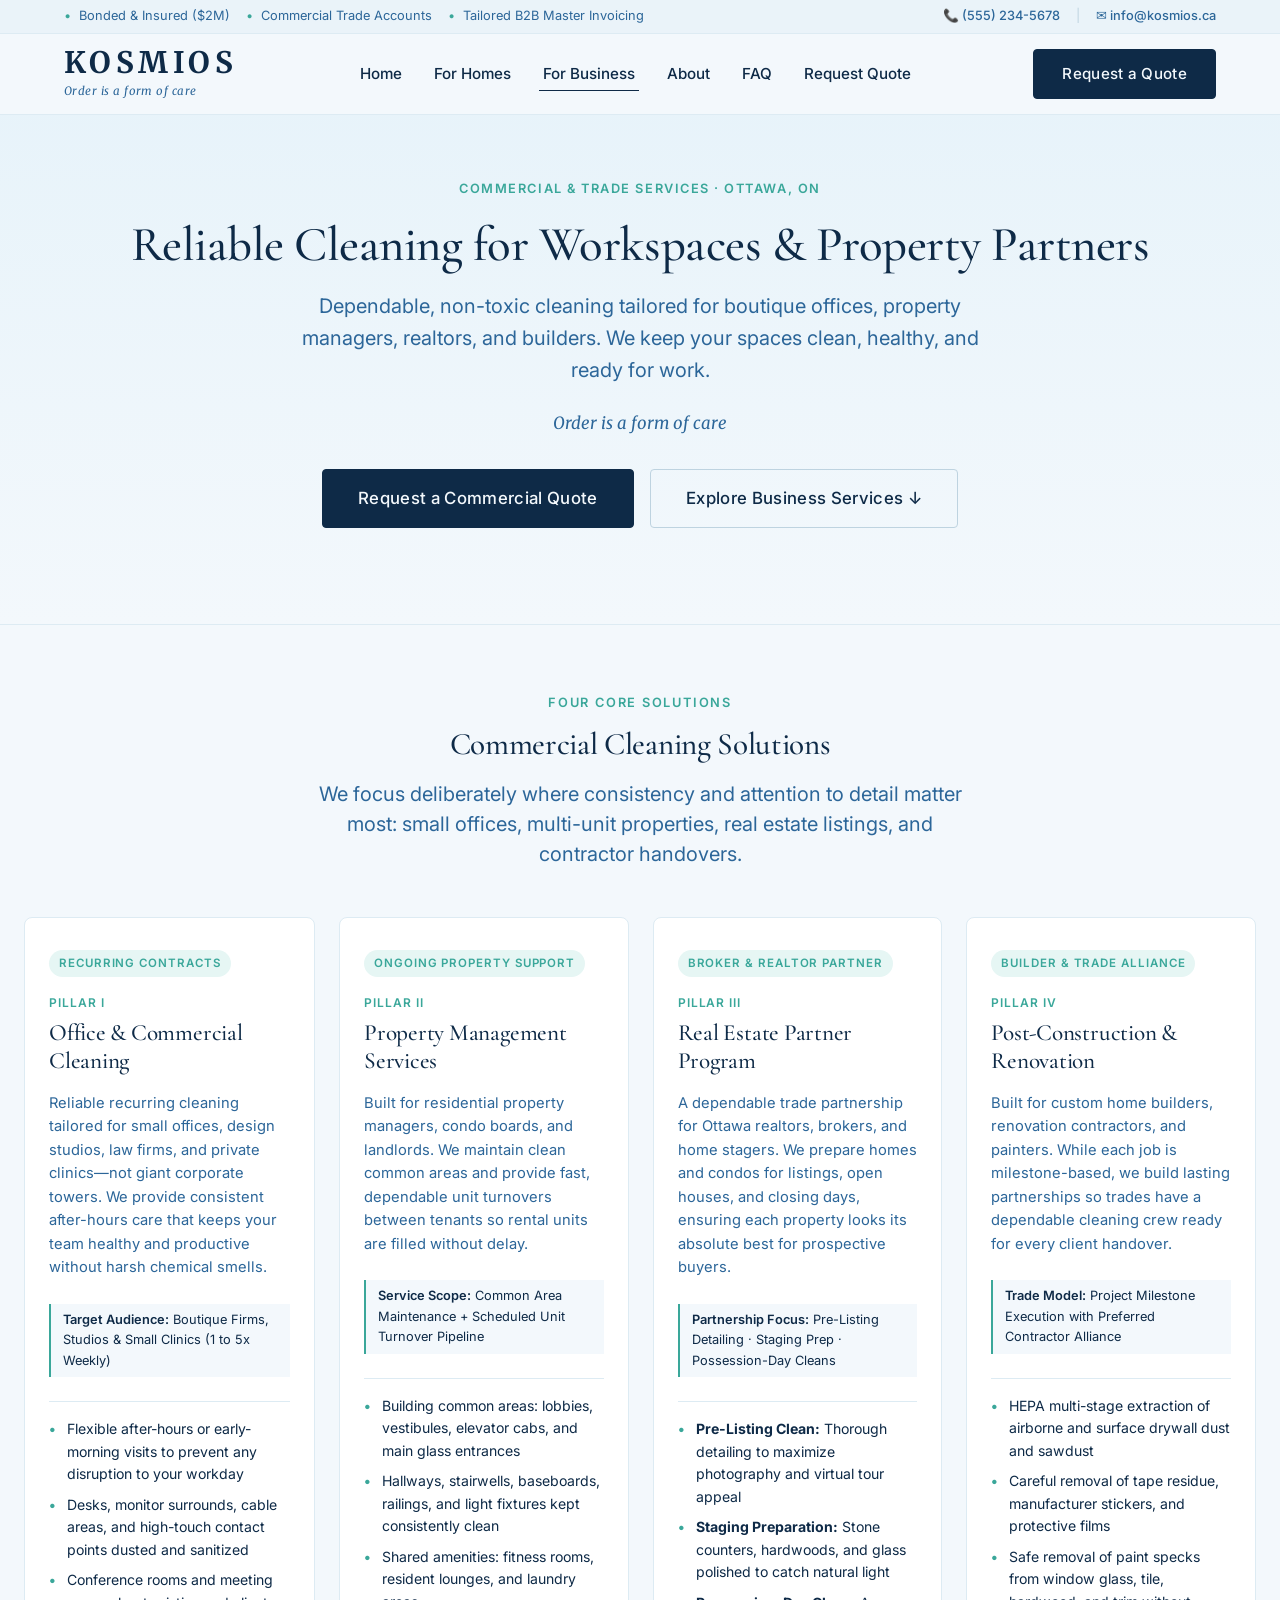
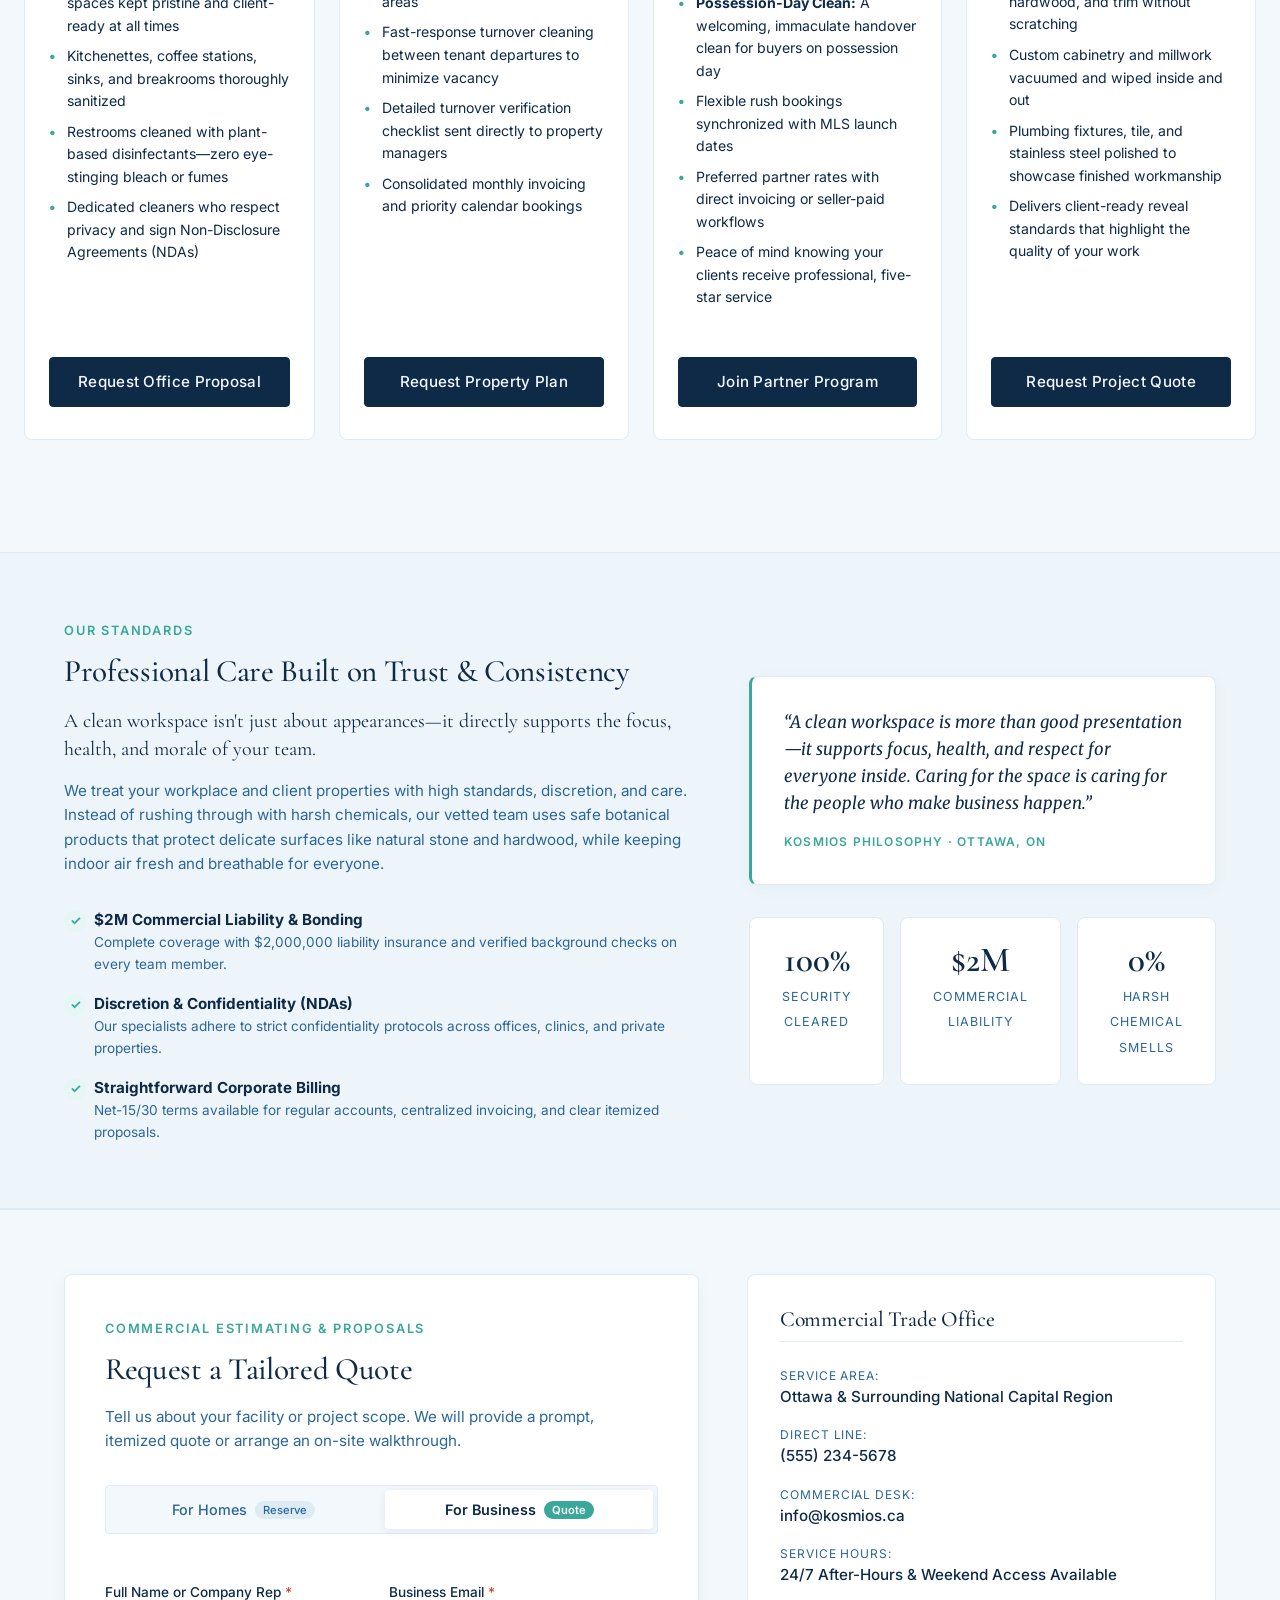
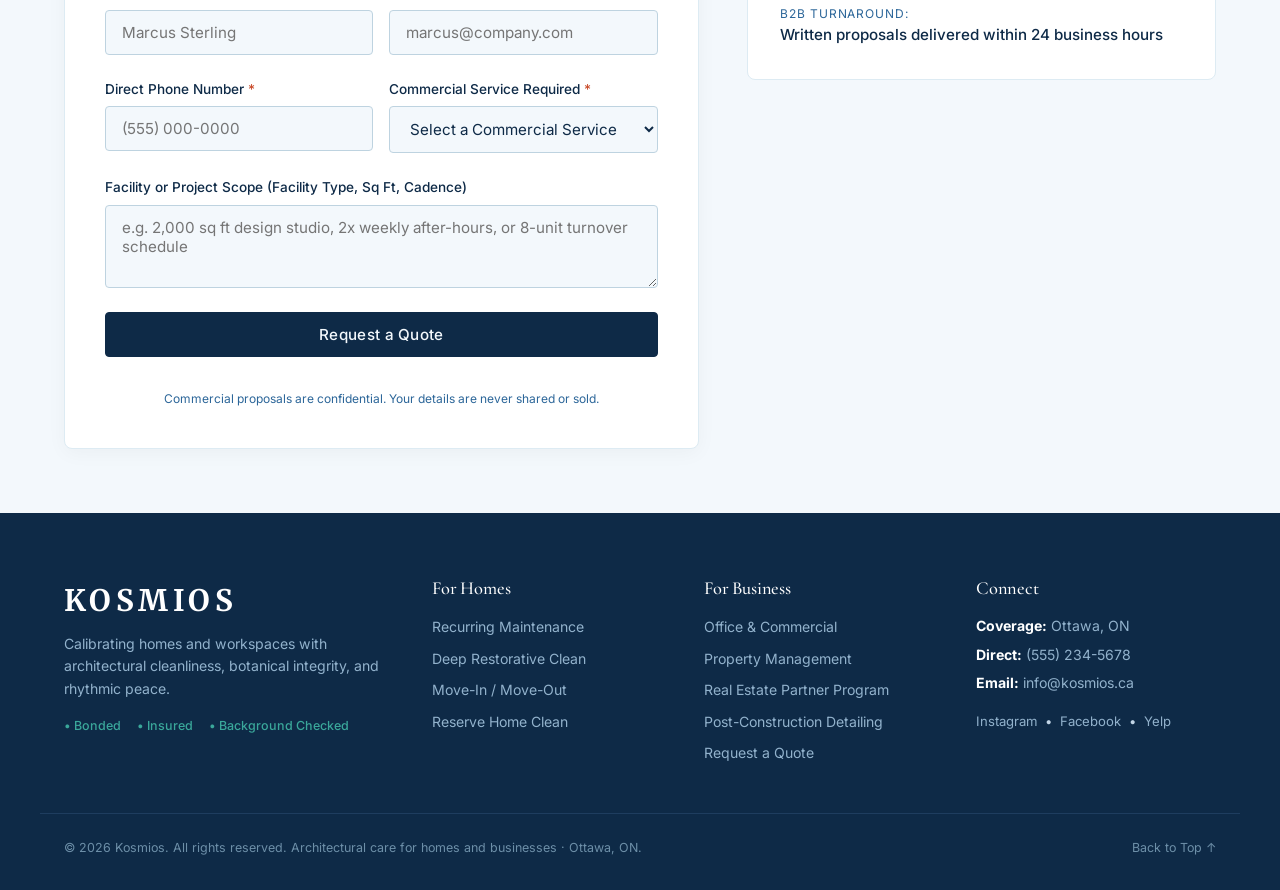
==== for-business.html @ 4599b185 "Align brand philosophy, card interactions, and layout symmetry across pages     - Brand Philosophy &" ====
<!DOCTYPE html>
<html lang="en">
<head>
  <meta charset="UTF-8">
  <meta name="viewport" content="width=device-width, initial-scale=1.0">
  <title>For Business | Kosmios Commercial Cleaning · Ottawa</title>
  <meta name="description" content="Reliable, non-toxic commercial cleaning for small offices, property managers, realtors, and builders in Ottawa. Request a clear quote.">
  <link rel="canonical" href="https://www.kosmios.ca/for-business.html">

  <!-- Open Graph / Social Meta -->
  <meta property="og:type" content="website">
  <meta property="og:url" content="https://www.kosmios.ca/for-business.html">
  <meta property="og:title" content="For Business | Kosmios Commercial Cleaning">
  <meta property="og:description" content="Reliable commercial office cleaning, property management unit turnovers, realtor partner programs, and post-renovation cleaning in Ottawa.">

  <!-- Twitter Meta -->
  <meta name="twitter:card" content="summary">
  <meta name="twitter:title" content="For Business | Kosmios Commercial Cleaning">
  <meta name="twitter:description" content="Reliable commercial office cleaning, property management unit turnovers, realtor partner programs, and post-renovation cleaning in Ottawa.">

  <!-- Preconnect to Font Hosts & font-display: swap -->
  <link rel="preconnect" href="https://fonts.googleapis.com">
  <link rel="preconnect" href="https://fonts.gstatic.com" crossorigin>
  <link href="https://fonts.googleapis.com/css2?family=Cormorant+Garamond:ital,wght@0,400;0,500;0,600;0,700;1,400;1,600&amp;family=Inter:wght@300;400;500;600;700&amp;family=Jost:wght@400;500;600&amp;family=Merriweather:ital,wght@0,400;0,700;1,400&amp;display=swap" rel="stylesheet">

  <!-- Primary Stylesheet -->
  <link rel="stylesheet" href="assets/css/style.css">

  <!-- Schema.org JSON-LD Structured Data -->
  <script type="application/ld+json">
  {
    "@context": "https://schema.org",
    "@graph": [
      {
        "@type": "Service",
        "@id": "https://www.kosmios.ca/for-business.html#service",
        "name": "Commercial Cleaning & Property Services",
        "serviceType": "Commercial Cleaning",
        "provider": {
          "@type": "LocalBusiness",
          "name": "Kosmios",
          "telephone": "+1-555-234-5678",
          "email": "info@kosmios.ca",
          "areaServed": "Ottawa, ON"
        },
        "hasOfferCatalog": {
          "@type": "OfferCatalog",
          "name": "Commercial Solutions Catalog",
          "itemListElement": [
            {
              "@type": "Offer",
              "itemOffered": {
                "@type": "Service",
                "name": "Office & Commercial Cleaning",
                "description": "Recurring maintenance contracts tailored for small offices, design studios, and clinics."
              }
            },
            {
              "@type": "Offer",
              "itemOffered": {
                "@type": "Service",
                "name": "Property Management Services",
                "description": "Building common area maintenance and continuous unit turnover detailing."
              }
            },
            {
              "@type": "Offer",
              "itemOffered": {
                "@type": "Service",
                "name": "Real Estate Partner Program",
                "description": "Pre-listing deep cleans, staging preparation, and post-sale turnover cleans."
              }
            },
            {
              "@type": "Offer",
              "itemOffered": {
                "@type": "Service",
                "name": "Post-Construction & Post-Renovation Detailing",
                "description": "Contractor trade partner turnover detailing for builders and professional painters."
              }
            }
          ]
        }
      },
      {
        "@type": "BreadcrumbList",
        "itemListElement": [
          {
            "@type": "ListItem",
            "position": 1,
            "name": "Home",
            "item": "https://www.kosmios.ca/"
          },
          {
            "@type": "ListItem",
            "position": 2,
            "name": "For Business",
            "item": "https://www.kosmios.ca/for-business.html"
          }
        ]
      }
    ]
  }
  </script>
</head>
<body id="top">
  <div id="home"></div>

  <!-- Top Announcement / Contact Bar -->
  <aside aria-label="Quick contact and trust signals" class="top-bar">
    <div class="container top-bar__inner">
      <div class="top-bar__badges">
        <span class="badge-item"><span class="bullet" aria-hidden="true">•</span> Bonded &amp; Insured ($2M)</span>
        <span class="badge-item"><span class="bullet" aria-hidden="true">•</span> Commercial Trade Accounts</span>
        <span class="badge-item"><span class="bullet" aria-hidden="true">•</span> Tailored B2B Master Invoicing</span>
      </div>
      <div class="top-bar__contact">
        <a href="tel:+15552345678" class="top-bar__link">
          <span class="icon" aria-hidden="true">📞</span> (555) 234-5678
        </a>
        <span class="divider-dot" aria-hidden="true">|</span>
        <a href="mailto:info@kosmios.ca" class="top-bar__link">
          <span class="icon" aria-hidden="true">✉</span> info@kosmios.ca
        </a>
      </div>
    </div>
  </aside>

  <!-- Persistent Header -->
  <header class="site-header" id="main-header">
    <div class="container site-header__inner">
      <a class="brand-logo" aria-label="Kosmios Homepage" href="index.html">
        <span class="brand-name">Kosmios</span>
        <span class="brand-tagline">Order is a form of care</span>
      </a>

      <!-- Primary Navigation -->
      <nav class="main-nav" id="main-navigation" aria-label="Primary Navigation">
        <ul class="nav-list">
          <li class="nav-item"><a href="index.html" class="nav-link">Home</a></li>
          <li class="nav-item"><a href="for-homes.html" class="nav-link">For Homes</a></li>
          <li class="nav-item"><a href="for-business.html" class="nav-link active">For Business</a></li>
          <li class="nav-item"><a href="index.html#about" class="nav-link">About</a></li>
          <li class="nav-item"><a href="index.html#faq" class="nav-link">FAQ</a></li>
          <li class="nav-item"><a href="#quote" class="nav-link">Request Quote</a></li>
        </ul>
      </nav>

      <!-- Header Controls: Primary CTA -->
      <div class="header-actions">
        <a href="#quote" class="btn btn--primary">Request a Quote</a>

        <!-- Mobile Menu Toggle Button -->
        <button type="button" class="mobile-toggle" id="mobile-menu-btn" aria-expanded="false" aria-controls="main-navigation" aria-label="Toggle navigation menu">
          <span class="hamburger-bar"></span>
          <span class="hamburger-bar"></span>
          <span class="hamburger-bar"></span>
        </button>
      </div>
    </div>
  </header>

  <main id="main-content">

    <!-- Page Hero -->
    <section class="page-hero" aria-labelledby="page-title">
      <div class="container">
        <div class="section-stave-label">
          <span class="stave-text">Commercial &amp; Trade Services · Ottawa, ON</span>
        </div>
        <h1 class="page-hero__title" id="page-title">Reliable Cleaning for Workspaces &amp; Property Partners</h1>
        <p class="page-hero__lead">
          Dependable, non-toxic cleaning tailored for boutique offices, property managers, realtors, and builders. We keep your spaces clean, healthy, and ready for work.
        </p>
        <div class="page-hero__motto">Order is a form of care</div>
        
        <div class="hero-cta-group" style="justify-content: center; margin-top: var(--space-4);">
          <a href="#quote" class="btn btn--primary btn--large">Request a Commercial Quote</a>
          <a href="#solutions" class="btn btn--outline btn--large">Explore Business Services ↓</a>
        </div>
      </div>
    </section>

    <!-- Services Detail Section -->
    <section class="services-section" id="solutions" aria-labelledby="solutions-title">
      <div class="container container--wide">
        <header class="section-header text-center">
          <span class="eyebrow-tag">Four Core Solutions</span>
          <h2 class="section-title" id="solutions-title">Commercial Cleaning Solutions</h2>
          <p class="section-description">
            We focus deliberately where consistency and attention to detail matter most: small offices, multi-unit properties, real estate listings, and contractor handovers.
          </p>
        </header>

        <div class="service-detail-grid service-detail-grid--business">

          <!-- 1. Office & Commercial Cleaning -->
          <article class="service-detail-card" id="office">
            <span class="service-detail-badge">Recurring Contracts</span>
            <span class="program-tag">Pillar I</span>
            <h3 class="program-title">Office &amp; Commercial Cleaning</h3>
            <p class="program-desc">
              Reliable recurring cleaning tailored for small offices, design studios, law firms, and private clinics—not giant corporate towers. We provide consistent after-hours care that keeps your team healthy and productive without harsh chemical smells.
            </p>

            <div class="service-card__frequency">
              <span class="frequency-label">Target Audience:</span>
              <span>Boutique Firms, Studios &amp; Small Clinics (1 to 5x Weekly)</span>
            </div>

            <ul class="program-features">
              <li>Flexible after-hours or early-morning visits to prevent any disruption to your workday</li>
              <li>Desks, monitor surrounds, cable areas, and high-touch contact points dusted and sanitized</li>
              <li>Conference rooms and meeting spaces kept pristine and client-ready at all times</li>
              <li>Kitchenettes, coffee stations, sinks, and breakrooms thoroughly sanitized</li>
              <li>Restrooms cleaned with plant-based disinfectants—zero eye-stinging bleach or fumes</li>
              <li>Dedicated cleaners who respect privacy and sign Non-Disclosure Agreements (NDAs)</li>
            </ul>

            <div class="program-cta">
              <a href="#quote" class="btn btn--primary btn--block" data-select-service="office" data-select-type="commercial">Request Office Proposal</a>
            </div>
          </article>

          <!-- 2. Property Management Services -->
          <article class="service-detail-card" id="property-management">
            <span class="service-detail-badge">Ongoing Property Support</span>
            <span class="program-tag">Pillar II</span>
            <h3 class="program-title">Property Management Services</h3>
            <p class="program-desc">
              Built for residential property managers, condo boards, and landlords. We maintain clean common areas and provide fast, dependable unit turnovers between tenants so rental units are filled without delay.
            </p>

            <div class="service-card__frequency">
              <span class="frequency-label">Service Scope:</span>
              <span>Common Area Maintenance + Scheduled Unit Turnover Pipeline</span>
            </div>

            <ul class="program-features">
              <li>Building common areas: lobbies, vestibules, elevator cabs, and main glass entrances</li>
              <li>Hallways, stairwells, baseboards, railings, and light fixtures kept consistently clean</li>
              <li>Shared amenities: fitness rooms, resident lounges, and laundry areas</li>
              <li>Fast-response turnover cleaning between tenant departures to minimize vacancy</li>
              <li>Detailed turnover verification checklist sent directly to property managers</li>
              <li>Consolidated monthly invoicing and priority calendar bookings</li>
            </ul>

            <div class="program-cta">
              <a href="#quote" class="btn btn--primary btn--block" data-select-service="property" data-select-type="commercial">Request Property Plan</a>
            </div>
          </article>

          <!-- 3. Real Estate Partner Program -->
          <article class="service-detail-card" id="realtor-partner">
            <span class="service-detail-badge">Broker &amp; Realtor Partner</span>
            <span class="program-tag">Pillar III</span>
            <h3 class="program-title">Real Estate Partner Program</h3>
            <p class="program-desc">
              A dependable trade partnership for Ottawa realtors, brokers, and home stagers. We prepare homes and condos for listings, open houses, and closing days, ensuring each property looks its absolute best for prospective buyers.
            </p>

            <div class="service-card__frequency">
              <span class="frequency-label">Partnership Focus:</span>
              <span>Pre-Listing Detailing · Staging Prep · Possession-Day Cleans</span>
            </div>

            <ul class="program-features">
              <li><strong>Pre-Listing Clean:</strong> Thorough detailing to maximize photography and virtual tour appeal</li>
              <li><strong>Staging Preparation:</strong> Stone counters, hardwoods, and glass polished to catch natural light</li>
              <li><strong>Possession-Day Clean:</strong> A welcoming, immaculate handover clean for buyers on possession day</li>
              <li>Flexible rush bookings synchronized with MLS launch dates</li>
              <li>Preferred partner rates with direct invoicing or seller-paid workflows</li>
              <li>Peace of mind knowing your clients receive professional, five-star service</li>
            </ul>

            <div class="program-cta">
              <a href="#quote" class="btn btn--primary btn--block" data-select-service="realestate" data-select-type="commercial">Join Partner Program</a>
            </div>
          </article>

          <!-- 4. Post-Construction / Post-Renovation Detailing -->
          <article class="service-detail-card" id="post-construction">
            <span class="service-detail-badge">Builder &amp; Trade Alliance</span>
            <span class="program-tag">Pillar IV</span>
            <h3 class="program-title">Post-Construction &amp; Renovation</h3>
            <p class="program-desc">
              Built for custom home builders, renovation contractors, and painters. While each job is milestone-based, we build lasting partnerships so trades have a dependable cleaning crew ready for every client handover.
            </p>

            <div class="service-card__frequency">
              <span class="frequency-label">Trade Model:</span>
              <span>Project Milestone Execution with Preferred Contractor Alliance</span>
            </div>

            <ul class="program-features">
              <li>HEPA multi-stage extraction of airborne and surface drywall dust and sawdust</li>
              <li>Careful removal of tape residue, manufacturer stickers, and protective films</li>
              <li>Safe removal of paint specks from window glass, tile, hardwood, and trim without scratching</li>
              <li>Custom cabinetry and millwork vacuumed and wiped inside and out</li>
              <li>Plumbing fixtures, tile, and stainless steel polished to showcase finished workmanship</li>
              <li>Delivers client-ready reveal standards that highlight the quality of your work</li>
            </ul>

            <div class="program-cta">
              <a href="#quote" class="btn btn--primary btn--block" data-select-service="postconstruction" data-select-type="commercial">Request Project Quote</a>
            </div>
          </article>

        </div>
      </div>
    </section>

    <!-- Commercial Standards Section -->
    <section class="about-section" aria-labelledby="business-standards-title">
      <div class="container about-grid">
        <div class="about-content">
          <span class="eyebrow-tag">Our Standards</span>
          <h2 class="section-title" id="business-standards-title">Professional Care Built on Trust &amp; Consistency</h2>
          <p class="about-lead">
            A clean workspace isn't just about appearances—it directly supports the focus, health, and morale of your team.
          </p>
          <p class="about-body">
            We treat your workplace and client properties with high standards, discretion, and care. Instead of rushing through with harsh chemicals, our vetted team uses safe botanical products that protect delicate surfaces like natural stone and hardwood, while keeping indoor air fresh and breathable for everyone.
          </p>
          
          <div class="values-list">
            <div class="value-item">
              <span class="value-check" aria-hidden="true">✓</span>
              <div>
                <strong>$2M Commercial Liability &amp; Bonding</strong>
                <p>Complete coverage with $2,000,000 liability insurance and verified background checks on every team member.</p>
              </div>
            </div>
            <div class="value-item">
              <span class="value-check" aria-hidden="true">✓</span>
              <div>
                <strong>Discretion &amp; Confidentiality (NDAs)</strong>
                <p>Our specialists adhere to strict confidentiality protocols across offices, clinics, and private properties.</p>
              </div>
            </div>
            <div class="value-item">
              <span class="value-check" aria-hidden="true">✓</span>
              <div>
                <strong>Straightforward Corporate Billing</strong>
                <p>Net-15/30 terms available for regular accounts, centralized invoicing, and clear itemized proposals.</p>
              </div>
            </div>
          </div>
        </div>

        <div class="about-media">
          <div class="manifesto-card">
            <blockquote class="manifesto-card__quote">
              “A clean workspace is more than good presentation—it supports focus, health, and respect for everyone inside. Caring for the space is caring for the people who make business happen.”
            </blockquote>
            <span class="manifesto-card__attribution">Kosmios Philosophy · Ottawa, ON</span>
          </div>

          <div class="about-stats-row">
            <div class="about-card-stat">
              <span class="stat-number">100%</span>
              <span class="stat-label">Security Cleared</span>
            </div>
            <div class="about-card-stat">
              <span class="stat-number">$2M</span>
              <span class="stat-label">Commercial Liability</span>
            </div>
            <div class="about-card-stat">
              <span class="stat-number">0%</span>
              <span class="stat-label">Harsh Chemical Smells</span>
            </div>
          </div>
        </div>
      </div>
    </section>

    <!-- Commercial Quote Form Section -->
    <section class="contact-section" id="quote" aria-labelledby="quote-title">
      <div class="container contact-grid">
        <!-- Contact Form Pane -->
        <div class="contact-form-pane">
          <span class="eyebrow-tag">Commercial Estimating &amp; Proposals</span>
          <h2 class="section-title" id="quote-title">Request a Tailored Quote</h2>
          <p class="contact-description">
            Tell us about your facility or project scope. We will provide a prompt, itemized quote or arrange an on-site walkthrough.
          </p>

          <form class="booking-form" id="booking-form" action="#" method="POST" novalidate="">
            <div class="care-type-toggle" role="group" aria-label="Select Care Category">
              <button type="button" class="care-type-btn" data-type="residential" aria-pressed="false">
                <span>For Homes</span>
                <span class="toggle-badge">Reserve</span>
              </button>
              <button type="button" class="care-type-btn active" data-type="commercial" aria-pressed="true">
                <span>For Business</span>
                <span class="toggle-badge">Quote</span>
              </button>
            </div>

            <div class="form-row">
              <div class="form-group">
                <label for="full-name">Full Name or Company Rep <span class="required" aria-hidden="true">*</span></label>
                <input type="text" id="full-name" name="name" required="" placeholder="Marcus Sterling" class="form-input">
              </div>
              <div class="form-group">
                <label for="email-address">Business Email <span class="required" aria-hidden="true">*</span></label>
                <input type="email" id="email-address" name="email" required="" placeholder="marcus@company.com" class="form-input">
              </div>
            </div>

            <div class="form-row">
              <div class="form-group">
                <label for="phone-number">Direct Phone Number <span class="required" aria-hidden="true">*</span></label>
                <input type="tel" id="phone-number" name="phone" required="" placeholder="(555) 000-0000" class="form-input">
              </div>
              <div class="form-group">
                <label for="service-choice">Commercial Service Required <span class="required" aria-hidden="true">*</span></label>
                <select id="service-choice" name="service" required="" class="form-select">
                  <option value="" disabled="disabled">Select a Commercial Service</option>
                  <option value="office" selected="selected">Office &amp; Commercial Cleaning (Recurring Small Office)</option>
                  <option value="property">Property Management &amp; Unit Turnovers</option>
                  <option value="realestate">Real Estate Partner Program (Pre-Listing &amp; Staging)</option>
                  <option value="postconstruction">Post-Construction &amp; Post-Renovation Detailing</option>
                </select>
              </div>
            </div>

            <div class="form-group">
              <label for="home-details" id="details-label">Facility or Project Scope (Facility Type, Sq Ft, Cadence)</label>
              <textarea id="home-details" name="details" rows="3" placeholder="e.g. 2,000 sq ft design studio, 2x weekly after-hours, or 8-unit turnover schedule" class="form-textarea"></textarea>
            </div>

            <div class="form-actions">
              <button type="submit" class="btn btn--primary btn--block">Request a Quote</button>
            </div>
            <p class="form-privacy-note">
              Commercial proposals are confidential. Your details are never shared or sold.
            </p>
          </form>
        </div>

        <!-- Contact Info Pane -->
        <div class="contact-info-pane">
          <div class="contact-card">
            <h3 class="contact-card__title">Commercial Trade Office</h3>
            <ul class="contact-details-list">
              <li>
                <span class="detail-label">Service Area:</span>
                <span class="detail-value">Ottawa &amp; Surrounding National Capital Region</span>
              </li>
              <li>
                <span class="detail-label">Direct Line:</span>
                <span class="detail-value"><a href="tel:+15552345678">(555) 234-5678</a></span>
              </li>
              <li>
                <span class="detail-label">Commercial Desk:</span>
                <span class="detail-value"><a href="mailto:info@kosmios.ca">info@kosmios.ca</a></span>
              </li>
              <li>
                <span class="detail-label">Service Hours:</span>
                <span class="detail-value">24/7 After-Hours &amp; Weekend Access Available</span>
              </li>
              <li>
                <span class="detail-label">B2B Turnaround:</span>
                <span class="detail-value">Written proposals delivered within 24 business hours</span>
              </li>
            </ul>
          </div>
        </div>
      </div>
    </section>

  </main>

  <!-- Persistent Footer -->
  <footer class="site-footer">
    <div class="container footer-grid">
      <!-- Col 1: Brand & Values -->
      <div class="footer-col footer-col--brand">
        <span class="footer-brand-name">Kosmios</span>
        <p class="footer-description">
          Calibrating homes and workspaces with architectural cleanliness, botanical integrity, and rhythmic peace.
        </p>
        <div class="footer-trust-marks">
          <span>• Bonded</span>
          <span>• Insured</span>
          <span>• Background Checked</span>
        </div>
      </div>

      <!-- Col 2: For Homes -->
      <div class="footer-col">
        <h4 class="footer-heading">For Homes</h4>
        <ul class="footer-links">
          <li><a href="for-homes.html#recurring">Recurring Maintenance</a></li>
          <li><a href="for-homes.html#deep-clean">Deep Restorative Clean</a></li>
          <li><a href="for-homes.html#move-in-out">Move-In / Move-Out</a></li>
          <li><a href="for-homes.html#booking">Reserve Home Clean</a></li>
        </ul>
      </div>

      <!-- Col 3: For Business -->
      <div class="footer-col">
        <h4 class="footer-heading">For Business</h4>
        <ul class="footer-links">
          <li><a href="for-business.html#office">Office &amp; Commercial</a></li>
          <li><a href="for-business.html#property-management">Property Management</a></li>
          <li><a href="for-business.html#realtor-partner">Real Estate Partner Program</a></li>
          <li><a href="for-business.html#post-construction">Post-Construction Detailing</a></li>
          <li><a href="for-business.html#quote">Request a Quote</a></li>
        </ul>
      </div>

      <!-- Col 4: Local & Connect -->
      <div class="footer-col">
        <h4 class="footer-heading">Connect</h4>
        <p class="footer-contact-item"><strong>Coverage:</strong> Ottawa, ON</p>
        <p class="footer-contact-item"><strong>Direct:</strong> (555) 234-5678</p>
        <p class="footer-contact-item"><strong>Email:</strong> info@kosmios.ca</p>
        <div class="social-links" aria-label="Social media profiles">
          <a href="https://www.instagram.com/kosmios" target="_blank" rel="noopener noreferrer" aria-label="Instagram">Instagram</a>
          <span aria-hidden="true">•</span>
          <a href="https://www.facebook.com/kosmios" target="_blank" rel="noopener noreferrer" aria-label="Facebook">Facebook</a>
          <span aria-hidden="true">•</span>
          <a href="https://www.yelp.com/" target="_blank" rel="noopener noreferrer" aria-label="Yelp">Yelp</a>
        </div>
      </div>
    </div>

    <!-- Sub-footer Stave -->
    <div class="container footer-sub">
      <div class="footer-sub__copyright">
        © 2026 Kosmios. All rights reserved. Architectural care for homes and businesses · Ottawa, ON.
      </div>
      <div class="footer-sub__meta">
        <a href="#home">Back to Top ↑</a>
      </div>
    </div>
  </footer>

  <!-- Scripts -->
  <script src="assets/js/main.js" defer="defer"></script>

</body>
</html>
---- assets/css/style.css ----
/* ==========================================================================
   Kosmios - Design System & Stylesheet
   Governed by Harmonic Modular Scale (1.250 Major Third) & 8px Baseline Grid
   ========================================================================== */

/* --------------------------------------------------------------------------
   1. Root Variables & Tokens
   -------------------------------------------------------------------------- */
:root {
  /* Chromatic Palette - Official Kosmios Identity */
  --color-canvas: #F3F8FC;         /* Paper Canvas (official background) */
  --color-canvas-pure: #FFFFFF;    /* Pure White for card surface elevation */
  --color-sky: #3B8FCB;            /* Sky Blue (interactive accent) */
  --color-sky-light: #D6ECF7;      /* Ice (aurora band 3 / delicate tint) */
  --color-onyx: #0E2A47;           /* Midnight Navy (primary high-contrast brand color) */
  --color-onyx-muted: #2C6699;     /* Twilight (secondary text & taglines) */
  --color-sage: #3AA79A;           /* Aurora Teal (signature organic accent) */
  --color-sage-light: #E6F6F4;     /* Light Aurora Teal tint for badges */
  --color-chalk: #DDEBF3;          /* Ice Chalk (hairline staves & subtle dividers) */
  --color-chalk-dark: #BED3E0;     /* Deep Ice Chalk */

  /* Corporate Brand Color Tokens */
  --color-midnight: #0E2A47;       /* Midnight Navy */
  --color-northern: #173B63;       /* Northern Night */
  --color-twilight: #2C6699;       /* Twilight */
  --color-aurora-teal: #3AA79A;    /* Aurora Teal */
  --color-aurora-mint: #7ED6C4;    /* Aurora Mint */
  --color-light-sky: #8CC8EE;      /* Light Sky */
  --color-ice: #D6ECF7;            /* Ice */

  /* Typographic Architecture */
  --font-display: 'Cormorant Garamond', 'Merriweather', Georgia, serif;
  --font-body: 'Inter', -apple-system, BlinkMacSystemFont, 'Segoe UI', Roboto, sans-serif;
  --font-brand: 'Merriweather', Georgia, serif;

  /* Harmonic Modular Scale (Major Third - 1.250 / 5:4 ratio) */
  --fs-display: 3.05rem;           /* 48.82px */
  --fs-h1: 2.44rem;                /* 39.06px */
  --fs-h2: 1.95rem;                /* 31.25px */
  --fs-h3: 1.56rem;                /* 25.00px */
  --fs-lead: 1.25rem;              /* 20.00px */
  --fs-body: 1.00rem;              /* 16.00px */
  --fs-small: 0.80rem;             /* 12.80px */

  /* 8px Baseline Grid Spacing System */
  --space-1: 0.5rem;               /* 8px */
  --space-2: 1.0rem;               /* 16px */
  --space-3: 1.5rem;               /* 24px */
  --space-4: 2.0rem;               /* 32px */
  --space-5: 2.5rem;               /* 40px */
  --space-6: 3.0rem;               /* 48px */
  --space-7: 3.5rem;               /* 56px */
  --space-8: 4.0rem;               /* 64px */
  --space-10: 5.0rem;              /* 80px */
  --space-12: 6.0rem;              /* 96px */

  /* Header & Navigation Geometry */
  --header-height: 80px;

  /* Structural Geometry */
  --radius-sm: 4px;
  --radius-md: 8px;
  --radius-lg: 16px;
  --transition-smooth: all 0.25s cubic-bezier(0.16, 1, 0.3, 1);
  --shadow-subtle: 0 4px 20px rgba(26, 32, 36, 0.04);
  --shadow-hover: 0 10px 30px rgba(26, 32, 36, 0.08);
}

/* --------------------------------------------------------------------------
   2. Reset & Global Foundations
   -------------------------------------------------------------------------- */
*, *::before, *::after {
  box-sizing: border-box;
  margin: 0;
  padding: 0;
}

html {
  font-size: 100%;
  scroll-behavior: smooth;
  scroll-padding-top: var(--header-height, 80px);
  -webkit-text-size-adjust: 100%;
}

body {
  background-color: var(--color-canvas);
  color: var(--color-onyx);
  font-family: var(--font-body);
  font-size: var(--fs-body);
  line-height: 1.6;
  text-rendering: optimizeLegibility;
  -webkit-font-smoothing: antialiased;
  -moz-osx-font-smoothing: grayscale;
}

/* Container */
.container {
  width: 100%;
  max-width: 1200px;
  margin-left: auto;
  margin-right: auto;
  padding-left: var(--space-3);
  padding-right: var(--space-3);
}

/* Headings */
h1, h2, h3, h4, h5, h6 {
  font-family: var(--font-display);
  font-weight: 500;
  line-height: 1.2;
  color: var(--color-onyx);
  letter-spacing: -0.01em;
}

h1 { font-size: var(--fs-h1); }
h2 { font-size: var(--fs-h2); }
h3 { font-size: var(--fs-h3); }

p {
  margin-bottom: var(--space-2);
}

a {
  color: inherit;
  text-decoration: none;
  transition: var(--transition-smooth);
}

a:hover, a:focus-visible {
  color: var(--color-sage);
}

ul {
  list-style: none;
}

img {
  max-width: 100%;
  height: auto;
  display: block;
}

button {
  font-family: inherit;
  cursor: pointer;
  border: none;
  background: none;
}

/* --------------------------------------------------------------------------
   3. Buttons & Interactive Elements
   -------------------------------------------------------------------------- */
.btn {
  display: inline-flex;
  align-items: center;
  justify-content: center;
  padding: 0.75rem 1.75rem;
  font-size: 0.95rem;
  font-weight: 500;
  border-radius: var(--radius-sm);
  transition: var(--transition-smooth);
  letter-spacing: 0.02em;
  white-space: nowrap;
}

.btn--primary {
  background-color: var(--color-onyx);
  color: var(--color-canvas);
  border: 1px solid var(--color-onyx);
}

.btn--primary:hover {
  background-color: var(--color-northern);
  color: #FFFFFF;
  box-shadow: var(--shadow-hover);
  transform: translateY(-1px);
}

.btn--outline {
  background-color: transparent;
  color: var(--color-onyx);
  border: 1px solid var(--color-chalk-dark);
}

.btn--outline:hover {
  background-color: var(--color-canvas-pure);
  border-color: var(--color-onyx);
  color: var(--color-onyx);
}

.btn--large {
  padding: 0.95rem 2.2rem;
  font-size: 1.05rem;
}

.btn--block {
  width: 100%;
}

/* --------------------------------------------------------------------------
   4. Staves & Musical Proportion Motifs
   -------------------------------------------------------------------------- */
.stave-line {
  display: inline-block;
  width: 32px;
  height: 1px;
  background-color: var(--color-sage);
  vertical-align: middle;
  margin-right: var(--space-1);
}

.stave-text {
  font-size: var(--fs-small);
  text-transform: uppercase;
  letter-spacing: 0.12em;
  color: var(--color-sage);
  font-weight: 600;
}

.stave-divider {
  padding: var(--space-4) 0;
}

.stave-divider__lines {
  height: 1px;
  background-color: var(--color-chalk);
  position: relative;
}

.stave-divider__lines::after {
  content: "";
  position: absolute;
  top: 4px;
  left: 0;
  right: 0;
  height: 1px;
  background-color: var(--color-chalk);
  opacity: 0.6;
}

.eyebrow-tag {
  display: inline-block;
  font-size: var(--fs-small);
  font-weight: 600;
  text-transform: uppercase;
  letter-spacing: 0.14em;
  color: var(--color-sage);
  margin-bottom: var(--space-1);
}

/* --------------------------------------------------------------------------
   5. Top Bar
   -------------------------------------------------------------------------- */
.top-bar {
  background-color: #EAF3F9;
  border-bottom: 1px solid var(--color-chalk);
  font-size: var(--fs-small);
  color: var(--color-onyx-muted);
  padding: 0.4rem 0;
}

.top-bar__inner {
  display: flex;
  justify-content: space-between;
  align-items: center;
  flex-wrap: wrap;
  gap: var(--space-1);
}

.top-bar__badges {
  display: flex;
  gap: var(--space-2);
  flex-wrap: wrap;
}

.badge-item .bullet {
  color: var(--color-sage);
  margin-right: 4px;
}

.top-bar__contact {
  display: flex;
  align-items: center;
  gap: var(--space-2);
}

.top-bar__link {
  color: var(--color-onyx-muted);
  font-weight: 500;
}

.top-bar__link:hover {
  color: var(--color-onyx);
}

.divider-dot {
  color: var(--color-chalk-dark);
}

/* --------------------------------------------------------------------------
   6. Persistent Header & Navigation
   -------------------------------------------------------------------------- */
.site-header {
  position: sticky;
  top: 0;
  z-index: 100;
  background-color: rgba(243, 248, 252, 0.95);
  backdrop-filter: blur(12px);
  -webkit-backdrop-filter: blur(12px);
  border-bottom: 1px solid var(--color-chalk);
  transition: var(--transition-smooth);
}

.site-header__inner {
  display: flex;
  align-items: center;
  justify-content: space-between;
  height: var(--header-height, 80px);
}

.brand-logo {
  display: flex;
  flex-direction: column;
}

.brand-name {
  font-family: var(--font-brand);
  font-size: 1.85rem;
  font-weight: 700;
  letter-spacing: 0.15em;
  text-transform: uppercase;
  color: var(--color-onyx);
  line-height: 1;
}

.brand-tagline {
  font-family: var(--font-brand);
  font-style: italic;
  font-size: 0.72rem;
  letter-spacing: 0.04em;
  color: var(--color-onyx-muted);
  margin-top: 4px;
}

.main-nav .nav-list {
  display: flex;
  align-items: center;
  gap: var(--space-3);
}

.nav-link {
  font-size: 0.95rem;
  font-weight: 500;
  color: var(--color-onyx);
  padding: 0.5rem 0.25rem;
  position: relative;
}

.nav-link::after {
  content: '';
  position: absolute;
  bottom: 0;
  left: 0;
  width: 0%;
  height: 1px;
  background-color: var(--color-onyx);
  transition: var(--transition-smooth);
}

.nav-link:hover::after,
.nav-link:focus-visible::after,
.nav-link.active::after {
  width: 100%;
}

.chevron {
  font-size: 0.7rem;
  margin-left: 2px;
}

/* Dropdown Menu */
.has-dropdown {
  position: relative;
}

.dropdown-menu {
  position: absolute;
  top: 100%;
  left: 0;
  background-color: var(--color-canvas-pure);
  border: 1px solid var(--color-chalk);
  border-radius: var(--radius-sm);
  box-shadow: var(--shadow-hover);
  min-width: 220px;
  padding: var(--space-1) 0;
  opacity: 0;
  visibility: hidden;
  transform: translateY(10px);
  transition: var(--transition-smooth);
}

.has-dropdown:hover .dropdown-menu,
.has-dropdown:focus-within .dropdown-menu {
  opacity: 1;
  visibility: visible;
  transform: translateY(0);
}

.dropdown-menu li a {
  display: block;
  padding: 0.6rem 1.25rem;
  font-size: 0.88rem;
  color: var(--color-onyx);
}

.dropdown-menu li a:hover {
  background-color: var(--color-sky-light);
  color: var(--color-onyx);
}

/* Header Controls */
.header-actions {
  display: flex;
  align-items: center;
  gap: var(--space-2);
}

/* Mobile Toggle */
.mobile-toggle {
  display: none;
  flex-direction: column;
  gap: 5px;
  padding: 0.5rem;
}

.hamburger-bar {
  width: 22px;
  height: 2px;
  background-color: var(--color-onyx);
  transition: var(--transition-smooth);
}

/* --------------------------------------------------------------------------
   7. Centered Editorial Hero Viewport
   -------------------------------------------------------------------------- */
.hero-section {
  padding: var(--space-7) 0 var(--space-8);
  overflow: hidden;
}

.hero-content {
  max-width: 820px;
  margin: 0 auto;
  text-align: center;
}

.section-stave-label {
  display: flex;
  align-items: center;
  justify-content: center;
  margin-bottom: var(--space-2);
}

.hero-emblem {
  display: flex;
  justify-content: center;
  align-items: center;
  margin: 0 auto var(--space-3);
}

.hero-title {
  font-size: var(--fs-display);
  font-family: var(--font-display);
  font-weight: 600;
  line-height: 1.1;
  letter-spacing: -0.02em;
  margin-bottom: var(--space-3);
  color: var(--color-onyx);
  text-align: center;
}

.hero-emblem__img {
  width: 420px;
  height: auto;
  max-width: 100%;
  display: block;
  filter: none;
}

.hero-lead {
  font-size: var(--fs-lead);
  line-height: 1.6;
  color: var(--color-onyx);
  margin-bottom: var(--space-4);
  max-width: 640px;
  margin-left: auto;
  margin-right: auto;
  text-align: center;
}

.hero-cta-group {
  display: flex;
  justify-content: center;
  gap: var(--space-2);
  margin-bottom: var(--space-6);
  flex-wrap: wrap;
}

/* Trust Anchors */
.trust-anchors {
  display: grid;
  grid-template-columns: repeat(3, 1fr);
  gap: var(--space-4);
  border-top: 1px solid var(--color-chalk);
  padding-top: var(--space-4);
  max-width: 760px;
  margin: 0 auto;
}

.trust-anchor-item {
  display: flex;
  align-items: center;
  justify-content: center;
  gap: var(--space-2);
  text-align: left;
}

.trust-icon {
  color: var(--color-sage);
  flex-shrink: 0;
  display: flex;
  align-items: center;
}

.trust-text strong {
  display: block;
  font-size: 0.88rem;
  color: var(--color-onyx);
  line-height: 1.25;
}

.trust-text span {
  display: block;
  font-size: 0.78rem;
  color: var(--color-onyx-muted);
}

/* --------------------------------------------------------------------------
   8. Section Headers
   -------------------------------------------------------------------------- */
.section-header {
  margin-bottom: var(--space-6);
}

.section-header.text-center {
  text-align: center;
}

.section-title {
  font-size: var(--fs-h2);
  margin-top: 0.25rem;
  margin-bottom: var(--space-2);
}

.section-description {
  font-size: var(--fs-lead);
  color: var(--color-onyx-muted);
  max-width: 680px;
  margin-left: auto;
  margin-right: auto;
  line-height: 1.5;
}

/* --------------------------------------------------------------------------
   9. The Three Movements (Service Grid)
   -------------------------------------------------------------------------- */
.services-section {
  padding: var(--space-8) 0;
  background-color: var(--color-canvas);
}

.service-grid {
  display: grid;
  grid-template-columns: repeat(3, 1fr);
  gap: var(--space-3);
  align-items: stretch;
}

.service-card {
  background-color: var(--color-canvas-pure);
  border: 1px solid var(--color-chalk);
  border-radius: var(--radius-md);
  padding: var(--space-4);
  display: flex;
  flex-direction: column;
  position: relative;
  transition: var(--transition-smooth);
}

.service-card:hover {
  transform: translateY(-4px);
  border-color: var(--color-chalk-dark);
  box-shadow: var(--shadow-hover);
}

.service-card--featured {
  border-color: var(--color-sage);
  box-shadow: var(--shadow-subtle);
  background-color: #FFFFFF;
}

.service-card__badge {
  position: absolute;
  top: -12px;
  right: var(--space-3);
  background-color: var(--color-sage);
  color: #FFFFFF;
  font-size: 0.72rem;
  font-weight: 600;
  text-transform: uppercase;
  letter-spacing: 0.08em;
  padding: 4px 12px;
  border-radius: 999px;
}

.service-card__movement {
  font-family: var(--font-display);
  font-style: italic;
  font-size: 1.15rem;
  color: var(--color-sage);
  margin-bottom: var(--space-1);
}

.service-card__title {
  font-size: 1.45rem;
  line-height: 1.25;
  margin-bottom: var(--space-2);
}

.service-card__summary {
  font-size: 0.95rem;
  color: var(--color-onyx-muted);
  margin-bottom: var(--space-2);
  flex-grow: 1;
}

.service-card__frequency,
.service-card__cadence {
  font-size: var(--fs-small);
  background-color: var(--color-canvas);
  border-left: 2px solid var(--color-sage);
  padding: 6px 12px;
  margin-bottom: var(--space-3);
  display: block;
}

.frequency-label,
.cadence-label {
  font-weight: 600;
  color: var(--color-onyx);
}

.service-card__features {
  border-top: 1px solid var(--color-chalk);
  padding-top: var(--space-2);
  margin-bottom: var(--space-4);
}

.service-card__features li {
  font-size: 0.88rem;
  color: var(--color-onyx-muted);
  padding: 6px 0;
  position: relative;
  padding-left: 18px;
}

.service-card__features li::before {
  content: "—";
  position: absolute;
  left: 0;
  color: var(--color-sage);
}

.service-card__footer {
  margin-top: auto;
  padding-top: var(--space-2);
  border-top: 1px solid var(--color-chalk);
}

.card-link {
  display: inline-flex;
  align-items: center;
  gap: 8px;
  font-size: 0.9rem;
  font-weight: 600;
  color: var(--color-onyx);
}

.card-link .arrow {
  transition: transform 0.2s ease;
}

.card-link:hover .arrow {
  transform: translateX(4px);
}

/* --------------------------------------------------------------------------
   10. About & Institutional Trust
   -------------------------------------------------------------------------- */
.about-section {
  padding: var(--space-8) 0;
  background-color: #EEF5FA;
  border-top: 1px solid var(--color-chalk);
  border-bottom: 1px solid var(--color-chalk);
}

.about-grid {
  display: grid;
  grid-template-columns: 1.2fr 0.8fr;
  gap: var(--space-6);
  align-items: center;
}

.about-lead {
  font-size: var(--fs-lead);
  font-family: var(--font-display);
  line-height: 1.4;
  color: var(--color-onyx);
  margin-bottom: var(--space-2);
}

.about-body {
  font-size: 0.95rem;
  color: var(--color-onyx-muted);
  margin-bottom: var(--space-4);
}

.values-list {
  display: flex;
  flex-direction: column;
  gap: var(--space-2);
}

.value-item {
  display: flex;
  align-items: flex-start;
  gap: var(--space-1);
}

.value-check {
  display: flex;
  align-items: center;
  justify-content: center;
  width: 22px;
  height: 22px;
  border-radius: 50%;
  background-color: var(--color-sage-light);
  color: var(--color-sage);
  font-weight: bold;
  font-size: 0.8rem;
  flex-shrink: 0;
  margin-top: 2px;
}

.value-item strong {
  display: block;
  font-size: 0.95rem;
}

.value-item p {
  font-size: 0.85rem;
  color: var(--color-onyx-muted);
  margin-bottom: 0;
}

.about-media {
  display: flex;
  flex-direction: column;
  gap: var(--space-2);
  justify-content: center;
}

.about-card-stat {
  background-color: var(--color-canvas-pure);
  border: 1px solid var(--color-chalk);
  border-radius: var(--radius-md);
  padding: var(--space-3) var(--space-4);
  text-align: center;
}

.stat-number {
  display: block;
  font-family: var(--font-display);
  font-size: 2.2rem;
  font-weight: 600;
  color: var(--color-onyx);
  line-height: 1;
  margin-bottom: 6px;
}

.stat-label {
  font-size: 0.78rem;
  text-transform: uppercase;
  letter-spacing: 0.08em;
  color: var(--color-onyx-muted);
}

.manifesto-card {
  background-color: var(--color-canvas-pure);
  border: 1px solid var(--color-chalk);
  border-left: 3px solid var(--color-sage);
  border-radius: var(--radius-md);
  padding: var(--space-4);
  box-shadow: 0 4px 16px rgba(14, 42, 71, 0.04);
  margin-bottom: var(--space-2);
}

.manifesto-card__quote {
  font-family: var(--font-brand);
  font-style: italic;
  font-size: 1.05rem;
  line-height: 1.6;
  color: var(--color-onyx);
  margin-bottom: var(--space-2);
}

.manifesto-card__attribution {
  font-size: 0.75rem;
  text-transform: uppercase;
  letter-spacing: 0.1em;
  color: var(--color-sage);
  font-weight: 600;
  display: block;
}

.about-stats-row {
  display: grid;
  grid-template-columns: repeat(3, 1fr);
  gap: var(--space-2);
}

@media (max-width: 640px) {
  .about-stats-row {
    grid-template-columns: 1fr;
  }
}

/* --------------------------------------------------------------------------
   13. FAQ Accordion
   -------------------------------------------------------------------------- */
.faq-section {
  padding: var(--space-8) 0;
}

.faq-accordion {
  max-width: 800px;
  margin: 0 auto;
}

.faq-item {
  border-bottom: 1px solid var(--color-chalk);
  padding: var(--space-3) 0;
  transition: var(--transition-smooth);
}

.faq-question {
  display: flex;
  justify-content: space-between;
  align-items: center;
  font-family: var(--font-display);
  font-size: 1.35rem;
  font-weight: 500;
  color: var(--color-onyx);
  cursor: pointer;
  list-style: none;
}

.faq-question::-webkit-details-marker {
  display: none;
}

.faq-toggle-icon {
  font-size: 1.5rem;
  line-height: 1;
  color: var(--color-sage);
  transition: transform 0.2s ease;
}

.faq-item[open] .faq-toggle-icon {
  transform: rotate(45deg);
}

.faq-answer {
  padding-top: var(--space-2);
  font-size: 0.95rem;
  color: var(--color-onyx-muted);
  line-height: 1.6;
}

/* --------------------------------------------------------------------------
   14. Contact & Local SEO Section
   -------------------------------------------------------------------------- */
.contact-section {
  padding: var(--space-8) 0;
  background-color: var(--color-canvas);
  border-top: 1px solid var(--color-chalk);
}

.contact-grid {
  display: grid;
  grid-template-columns: 1.15fr 0.85fr;
  gap: var(--space-6);
  align-items: flex-start;
}

.contact-form-pane {
  background-color: var(--color-canvas-pure);
  border: 1px solid var(--color-chalk);
  border-radius: var(--radius-md);
  padding: var(--space-5);
  box-shadow: var(--shadow-subtle);
}

.contact-description {
  font-size: 0.95rem;
  color: var(--color-onyx-muted);
  margin-bottom: var(--space-4);
}

.booking-form {
  display: flex;
  flex-direction: column;
  gap: var(--space-3);
}

.form-row {
  display: grid;
  grid-template-columns: 1fr 1fr;
  gap: var(--space-2);
}

.form-group {
  display: flex;
  flex-direction: column;
  gap: 6px;
}

.form-group label {
  font-size: 0.85rem;
  font-weight: 500;
  color: var(--color-onyx);
}

.required {
  color: #C94A29;
}

.form-input,
.form-select,
.form-textarea {
  width: 100%;
  padding: 0.75rem 1rem;
  font-size: 0.95rem;
  font-family: inherit;
  border: 1px solid var(--color-chalk-dark);
  border-radius: var(--radius-sm);
  background-color: var(--color-canvas);
  color: var(--color-onyx);
  transition: var(--transition-smooth);
}

.form-input:focus,
.form-select:focus,
.form-textarea:focus {
  outline: none;
  border-color: var(--color-sage);
  background-color: #FFFFFF;
  box-shadow: 0 0 0 3px rgba(58, 167, 154, 0.2);
}

.form-privacy-note {
  font-size: 0.75rem;
  color: var(--color-onyx-muted);
  text-align: center;
  margin-top: var(--space-1);
  margin-bottom: 0;
}

/* Contact Info Pane */
.contact-info-pane {
  display: flex;
  flex-direction: column;
  gap: var(--space-3);
}

.contact-card {
  background-color: var(--color-canvas-pure);
  border: 1px solid var(--color-chalk);
  border-radius: var(--radius-md);
  padding: var(--space-4);
}

.contact-card__title {
  font-size: 1.35rem;
  margin-bottom: var(--space-3);
  border-bottom: 1px solid var(--color-chalk);
  padding-bottom: var(--space-1);
}

.contact-details-list {
  display: flex;
  flex-direction: column;
  gap: var(--space-2);
}

.contact-details-list li {
  display: flex;
  flex-direction: column;
}

.detail-label {
  font-size: 0.75rem;
  text-transform: uppercase;
  letter-spacing: 0.08em;
  color: var(--color-onyx-muted);
}

.detail-value {
  font-size: 0.95rem;
  font-weight: 500;
  color: var(--color-onyx);
}

.map-container {
  border-radius: var(--radius-md);
  overflow: hidden;
  border: 1px solid var(--color-chalk);
  background-color: #E2EDF4;
  height: 220px;
  display: flex;
  align-items: center;
  justify-content: center;
}

.map-placeholder {
  text-align: center;
  padding: var(--space-3);
}

.map-pin-icon {
  font-size: 2rem;
  margin-bottom: 4px;
}

.map-placeholder strong {
  display: block;
  font-size: 0.95rem;
  color: var(--color-onyx);
}

.map-placeholder p {
  font-size: 0.82rem;
  color: var(--color-onyx-muted);
  margin-bottom: 4px;
}

.map-note {
  font-size: 0.75rem;
  color: var(--color-sage);
  font-weight: 600;
}

/* --------------------------------------------------------------------------
   15. Persistent Footer
   -------------------------------------------------------------------------- */
.site-footer {
  background-color: var(--color-midnight);
  color: #C2D5E6;
  padding: var(--space-8) 0 var(--space-4);
  font-size: 0.9rem;
}

.footer-grid {
  display: grid;
  grid-template-columns: 1.4fr 1fr 1fr 1fr;
  gap: var(--space-4);
  padding-bottom: var(--space-6);
  border-bottom: 1px solid #1E3D5F;
}

.footer-brand-name {
  font-family: var(--font-brand);
  font-size: 1.85rem;
  color: #FFFFFF;
  font-weight: 700;
  letter-spacing: 0.15em;
  text-transform: uppercase;
  display: block;
  margin-bottom: var(--space-1);
}

.footer-description {
  font-size: 0.88rem;
  line-height: 1.6;
  color: #92B2CC;
  max-width: 320px;
  margin-bottom: var(--space-2);
}

.footer-trust-marks {
  display: flex;
  gap: var(--space-2);
  font-size: 0.78rem;
  color: var(--color-sage);
  font-weight: 500;
}

.footer-heading {
  font-family: var(--font-display);
  font-size: 1.15rem;
  color: #FFFFFF;
  margin-bottom: var(--space-2);
}

.footer-links {
  display: flex;
  flex-direction: column;
  gap: 8px;
}

.footer-links a {
  color: #92B2CC;
  font-size: 0.88rem;
}

.footer-links a:hover {
  color: #FFFFFF;
}

.footer-contact-item {
  font-size: 0.88rem;
  margin-bottom: 6px;
  color: #92B2CC;
}

.footer-contact-item strong {
  color: #FFFFFF;
}

.social-links {
  display: flex;
  align-items: center;
  gap: 8px;
  margin-top: var(--space-2);
  font-size: 0.82rem;
}

.social-links a {
  color: #92B2CC;
}

.social-links a:hover {
  color: var(--color-sky);
}

.footer-sub {
  display: flex;
  justify-content: space-between;
  align-items: center;
  padding-top: var(--space-3);
  font-size: 0.78rem;
  color: #6D8FA8;
}

.footer-sub a:hover {
  color: #FFFFFF;
}

/* --------------------------------------------------------------------------
   16. Responsive Breakpoints
   -------------------------------------------------------------------------- */
@media (max-width: 992px) {
  :root {
    --fs-display: 2.45rem;
    --fs-h1: 2.1rem;
    --fs-h2: 1.7rem;
  }

  .service-grid {
    grid-template-columns: 1fr;
  }

  .about-grid,
  .contact-grid {
    grid-template-columns: 1fr;
  }

  .about-media {
    display: grid;
    grid-template-columns: repeat(3, 1fr);
  }

  .footer-grid {
    grid-template-columns: 1fr 1fr;
    gap: var(--space-4);
  }
}

@media (max-width: 768px) {
  .top-bar {
    display: none;
  }

  .hero-section {
    padding: var(--space-5) 0 var(--space-6);
  }

  .hero-emblem__img {
    width: 320px;
    max-width: 90%;
  }

  .about-media {
    grid-template-columns: 1fr;
  }

  .mobile-toggle {
    display: flex;
  }

  .main-nav {
    display: none;
    position: absolute;
    top: var(--header-height, 80px);
    left: 0;
    right: 0;
    background-color: var(--color-canvas-pure);
    border-bottom: 1px solid var(--color-chalk);
    padding: var(--space-3);
    box-shadow: var(--shadow-hover);
  }

  .main-nav.is-open {
    display: block;
  }

  .main-nav .nav-list {
    flex-direction: column;
    align-items: flex-start;
    gap: var(--space-2);
  }

  .dropdown-menu {
    position: static;
    opacity: 1;
    visibility: visible;
    transform: none;
    border: none;
    box-shadow: none;
    padding-left: var(--space-2);
  }

  .trust-anchors {
    grid-template-columns: 1fr;
    gap: var(--space-3);
  }

  .trust-anchor-item {
    justify-content: flex-start;
    max-width: 260px;
    margin: 0 auto;
    width: 100%;
  }

  .form-row {
    grid-template-columns: 1fr;
  }

  .footer-grid {
    grid-template-columns: 1fr;
  }

  .footer-sub {
    flex-direction: column;
    gap: var(--space-1);
    text-align: center;
  }

  .services-split-grid {
    grid-template-columns: 1fr;
  }
}

/* --------------------------------------------------------------------------
   17. Care Type Segmented Control (Form Selector)
   -------------------------------------------------------------------------- */
.care-type-toggle {
  display: grid;
  grid-template-columns: 1fr 1fr;
  gap: var(--space-1);
  background-color: var(--color-canvas);
  border: 1px solid var(--color-chalk);
  padding: 4px;
  border-radius: var(--radius-sm);
  margin-bottom: var(--space-3);
}

.care-type-btn {
  background: transparent;
  border: none;
  padding: 0.65rem 1rem;
  font-family: var(--font-body);
  font-size: 0.9rem;
  font-weight: 500;
  color: var(--color-onyx-muted);
  border-radius: var(--radius-sm);
  cursor: pointer;
  transition: var(--transition-smooth);
  display: flex;
  align-items: center;
  justify-content: center;
  gap: 8px;
}

.care-type-btn:hover {
  color: var(--color-onyx);
}

.care-type-btn.active {
  background-color: var(--color-canvas-pure);
  color: var(--color-onyx);
  font-weight: 600;
  box-shadow: 0 2px 8px rgba(14, 42, 71, 0.08);
}

.care-type-btn.active .toggle-badge {
  background-color: var(--color-sage);
  color: #FFFFFF;
}

.toggle-badge {
  font-size: 0.7rem;
  padding: 2px 8px;
  border-radius: 999px;
  background-color: var(--color-chalk);
  color: var(--color-onyx-muted);
  transition: var(--transition-smooth);
}

/* --------------------------------------------------------------------------
   18. Split Service Divisions (Overview on index.html)
   -------------------------------------------------------------------------- */
.services-split-grid {
  display: grid;
  grid-template-columns: 1fr 1fr;
  gap: var(--space-4);
  margin-top: var(--space-4);
}

.service-division-card {
  background-color: var(--color-canvas-pure);
  border: 1px solid var(--color-chalk);
  border-radius: var(--radius-md);
  padding: var(--space-5);
  display: flex;
  flex-direction: column;
  transition: var(--transition-smooth);
  position: relative;
}

.service-division-card:hover {
  transform: translateY(-4px);
  border-color: var(--color-sage);
  box-shadow: var(--shadow-hover);
}

.service-division-card--featured {
  border-color: var(--color-sage);
}

.division-badge {
  display: inline-block;
  align-self: flex-start;
  font-size: 0.72rem;
  font-weight: 600;
  text-transform: uppercase;
  letter-spacing: 0.08em;
  padding: 4px 12px;
  border-radius: 999px;
  background-color: var(--color-sage-light);
  color: var(--color-sage);
  margin-bottom: var(--space-2);
}

.division-title {
  font-size: 1.75rem;
  font-family: var(--font-display);
  margin-bottom: var(--space-2);
  color: var(--color-onyx);
  line-height: 1.2;
}

.division-lead {
  font-size: 0.95rem;
  color: var(--color-onyx-muted);
  margin-bottom: var(--space-3);
  line-height: 1.6;
}

.division-services-list {
  list-style: none;
  padding: 0;
  margin: 0 0 var(--space-4) 0;
  border-top: 1px solid var(--color-chalk);
  border-bottom: 1px solid var(--color-chalk);
  padding: var(--space-2) 0;
  display: flex;
  flex-direction: column;
  gap: 10px;
}

.division-services-list li {
  display: flex;
  align-items: flex-start;
  gap: 10px;
  font-size: 0.9rem;
  color: var(--color-onyx);
}

.division-services-list .bullet-dot {
  color: var(--color-sage);
  font-weight: bold;
}

.division-footer {
  margin-top: auto;
  display: flex;
  align-items: center;
  justify-content: space-between;
  gap: var(--space-2);
  flex-wrap: wrap;
}

/* --------------------------------------------------------------------------
   19. Dedicated Service Page Layouts
   -------------------------------------------------------------------------- */
.page-hero {
  padding: var(--space-8) 0 var(--space-6);
  text-align: center;
  background: linear-gradient(180deg, rgba(214, 236, 247, 0.4) 0%, rgba(243, 248, 252, 0) 100%);
  border-bottom: 1px solid var(--color-chalk);
}

.page-hero__title {
  font-size: var(--fs-display);
  font-family: var(--font-display);
  color: var(--color-onyx);
  margin-bottom: var(--space-2);
}

.page-hero__lead {
  font-size: var(--fs-lead);
  color: var(--color-onyx-muted);
  max-width: 720px;
  margin: 0 auto var(--space-3);
}

.page-hero__motto {
  font-family: var(--font-brand);
  font-style: italic;
  font-size: 1.05rem;
  color: var(--color-twilight);
  display: block;
}

.container--wide {
  max-width: 1280px;
}

.service-detail-grid {
  display: grid;
  grid-template-columns: repeat(3, 1fr);
  gap: var(--space-4);
  margin: var(--space-6) 0;
}

@media (max-width: 992px) {
  .service-detail-grid {
    grid-template-columns: 1fr;
    gap: var(--space-3);
  }
}

/* Symmetrical 4-Card Grid for Business */
.service-detail-grid--business,
.service-detail-grid--4col {
  display: grid;
  grid-template-columns: repeat(4, 1fr);
  gap: var(--space-3);
  margin: var(--space-6) 0;
}

.service-detail-grid--business .service-detail-card,
.service-detail-grid--4col .service-detail-card {
  padding: var(--space-4) var(--space-3);
}

@media (max-width: 1180px) {
  .service-detail-grid--business,
  .service-detail-grid--4col {
    grid-template-columns: repeat(2, 1fr);
    gap: var(--space-4);
  }

  .service-detail-grid--business .service-detail-card,
  .service-detail-grid--4col .service-detail-card {
    padding: var(--space-5);
  }
}

@media (max-width: 640px) {
  .service-detail-grid--business,
  .service-detail-grid--4col {
    grid-template-columns: 1fr;
    gap: var(--space-3);
  }

  .service-detail-grid--business .service-detail-card,
  .service-detail-grid--4col .service-detail-card {
    padding: var(--space-4);
  }
}

.service-detail-card {
  background-color: var(--color-canvas-pure);
  border: 1px solid var(--color-chalk);
  border-radius: var(--radius-md);
  padding: var(--space-5);
  display: flex;
  flex-direction: column;
  position: relative;
  transition: var(--transition-smooth);
}

.service-detail-card:hover {
  transform: translateY(-4px);
  border-color: var(--color-sage);
  box-shadow: var(--shadow-hover);
}

.service-detail-card--anchor {
  border-color: var(--color-sage);
  position: relative;
}

.service-detail-badge {
  display: inline-block;
  align-self: flex-start;
  font-size: 0.72rem;
  font-weight: 600;
  text-transform: uppercase;
  letter-spacing: 0.08em;
  padding: 4px 10px;
  border-radius: 999px;
  background-color: var(--color-sage-light);
  color: var(--color-sage);
  margin-bottom: var(--space-2);
  transition: var(--transition-smooth);
}

.service-detail-card:hover .service-detail-badge,
.service-detail-card--anchor .service-detail-badge {
  background-color: var(--color-sage);
  color: #FFFFFF;
}

.program-tag {
  display: inline-block;
  font-size: 0.75rem;
  font-weight: 600;
  text-transform: uppercase;
  letter-spacing: 0.08em;
  color: var(--color-sage);
  margin-bottom: var(--space-1);
}

.program-title {
  font-size: 1.45rem;
  font-family: var(--font-display);
  margin-bottom: var(--space-2);
  color: var(--color-onyx);
}

.program-desc {
  font-size: 0.92rem;
  color: var(--color-onyx-muted);
  line-height: 1.6;
  margin-bottom: var(--space-3);
}

.program-features {
  list-style: none;
  padding: 0;
  margin: 0 0 var(--space-4) 0;
  display: flex;
  flex-direction: column;
  gap: 8px;
  border-top: 1px solid var(--color-chalk);
  padding-top: var(--space-2);
}

.program-features li {
  font-size: 0.88rem;
  color: var(--color-onyx);
  position: relative;
  padding-left: 18px;
}

.program-features li::before {
  content: "•";
  position: absolute;
  left: 0;
  color: var(--color-sage);
  font-weight: bold;
}

.program-cta {
  margin-top: auto;
  padding-top: var(--space-2);
}
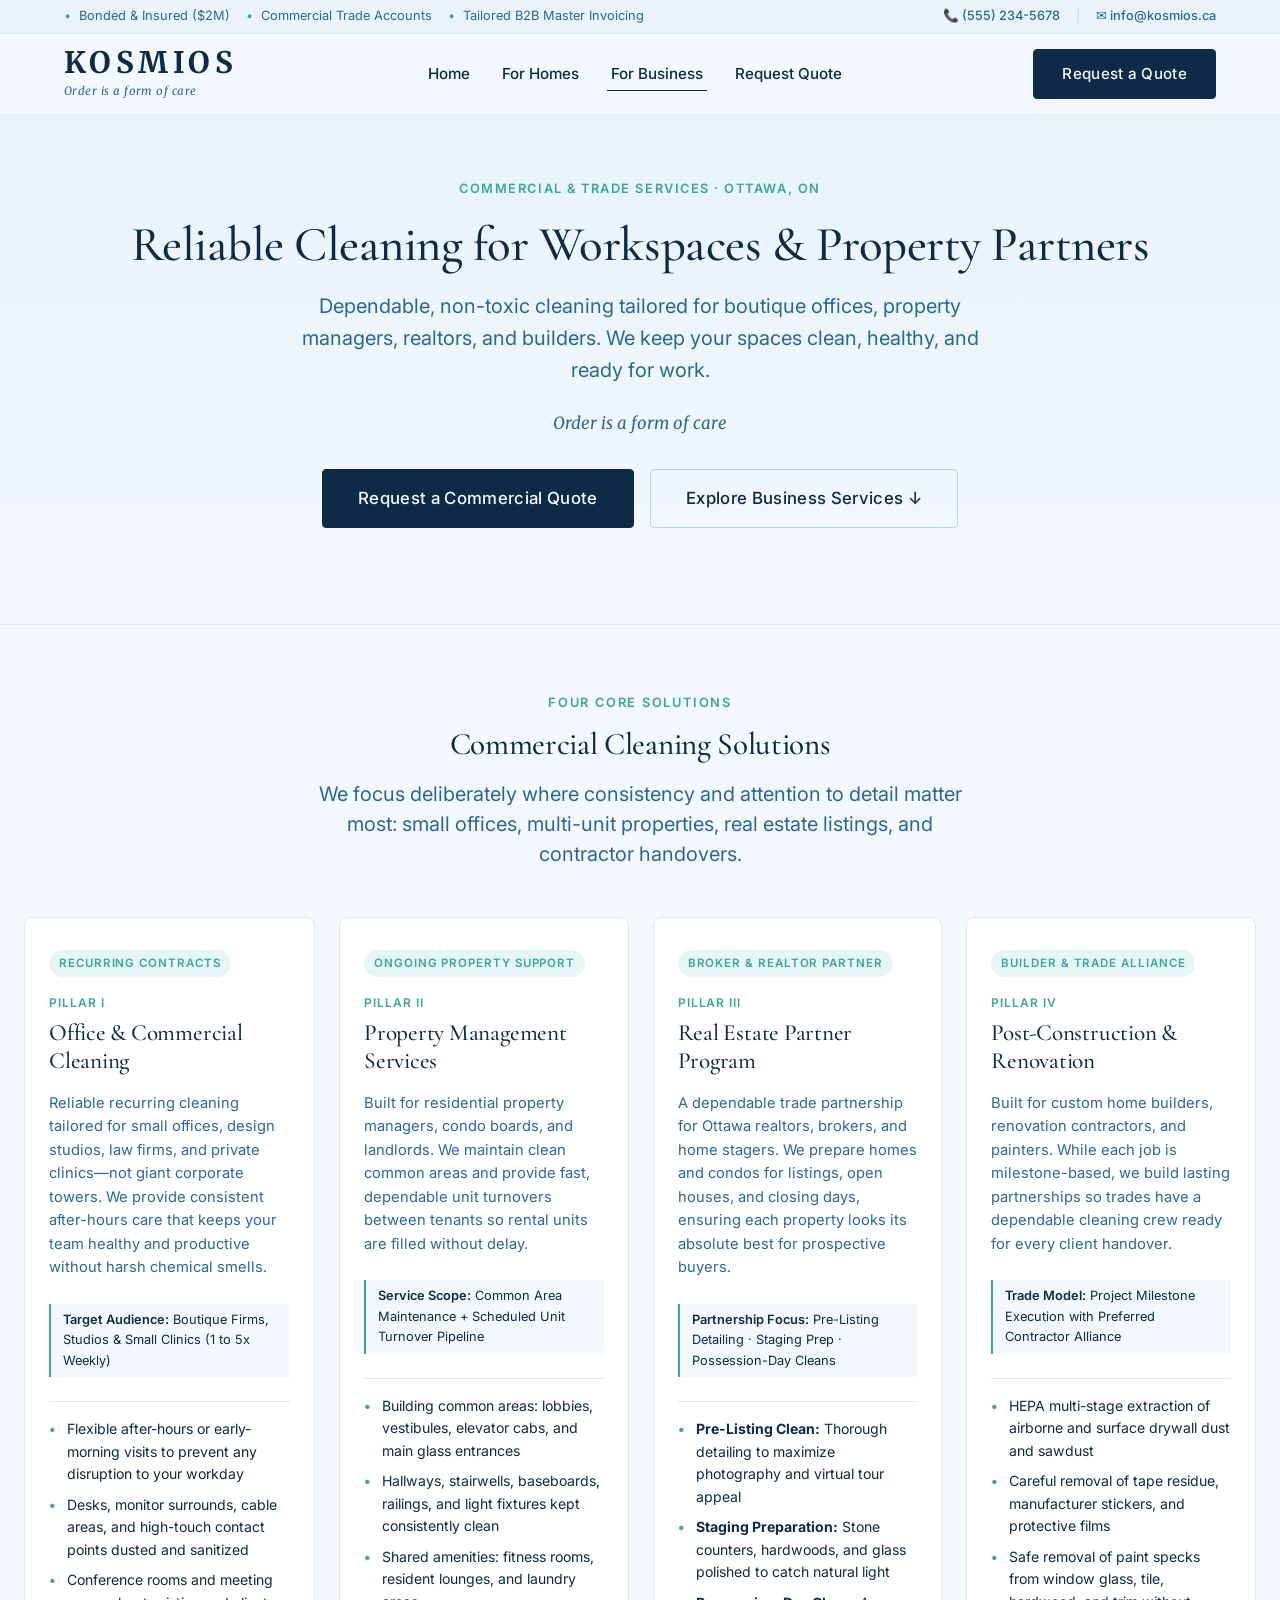
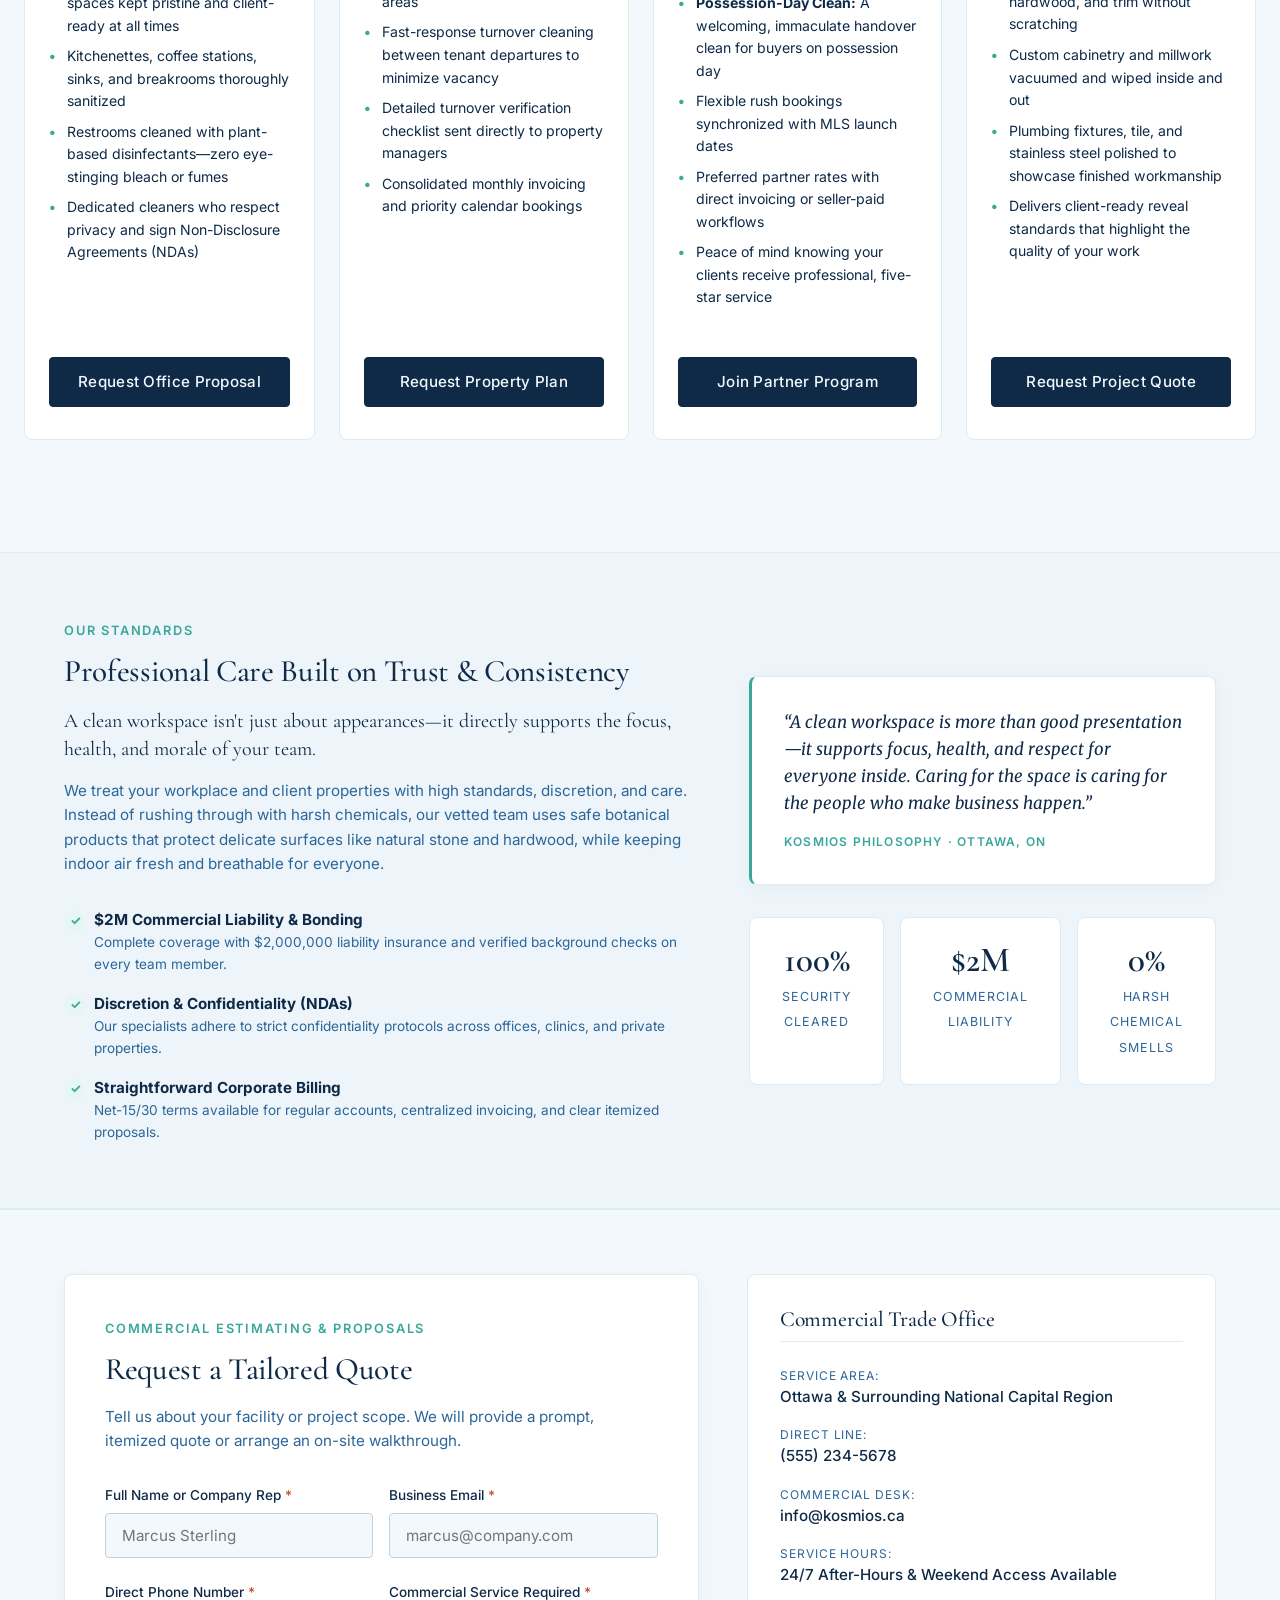
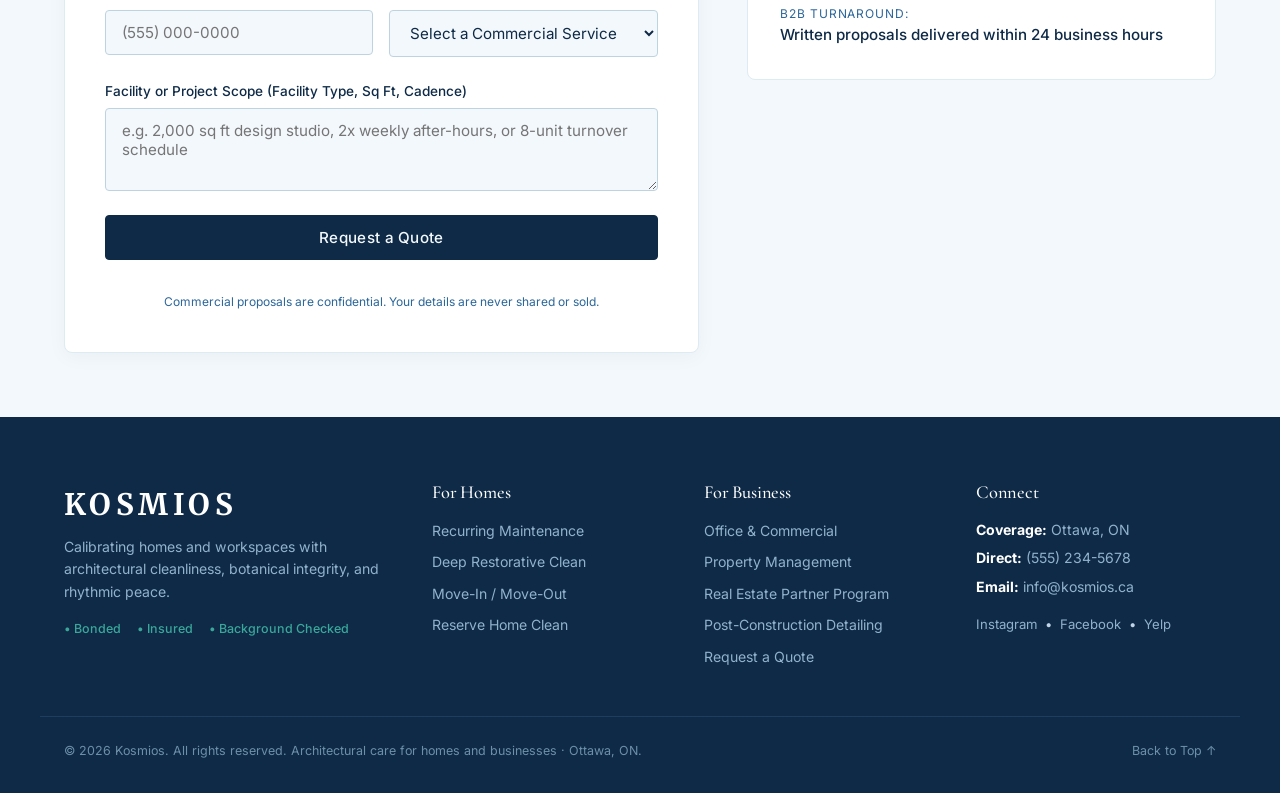
==== commit 0746c075: "Personalize subpage contact forms, refine navigation, and implement organic smooth scroll     - Cont" ====
--- a/for-business.html
+++ b/for-business.html
@@ -140,8 +140,6 @@
           <li class="nav-item"><a href="index.html" class="nav-link">Home</a></li>
           <li class="nav-item"><a href="for-homes.html" class="nav-link">For Homes</a></li>
           <li class="nav-item"><a href="for-business.html" class="nav-link active">For Business</a></li>
-          <li class="nav-item"><a href="index.html#about" class="nav-link">About</a></li>
-          <li class="nav-item"><a href="index.html#faq" class="nav-link">FAQ</a></li>
           <li class="nav-item"><a href="#quote" class="nav-link">Request Quote</a></li>
         </ul>
       </nav>
@@ -386,17 +384,6 @@
           </p>
 
           <form class="booking-form" id="booking-form" action="#" method="POST" novalidate="">
-            <div class="care-type-toggle" role="group" aria-label="Select Care Category">
-              <button type="button" class="care-type-btn" data-type="residential" aria-pressed="false">
-                <span>For Homes</span>
-                <span class="toggle-badge">Reserve</span>
-              </button>
-              <button type="button" class="care-type-btn active" data-type="commercial" aria-pressed="true">
-                <span>For Business</span>
-                <span class="toggle-badge">Quote</span>
-              </button>
-            </div>
-
             <div class="form-row">
               <div class="form-group">
                 <label for="full-name">Full Name or Company Rep <span class="required" aria-hidden="true">*</span></label>
@@ -416,8 +403,8 @@
               <div class="form-group">
                 <label for="service-choice">Commercial Service Required <span class="required" aria-hidden="true">*</span></label>
                 <select id="service-choice" name="service" required="" class="form-select">
-                  <option value="" disabled="disabled">Select a Commercial Service</option>
-                  <option value="office" selected="selected">Office &amp; Commercial Cleaning (Recurring Small Office)</option>
+                  <option value="" disabled="disabled" selected="selected">Select a Commercial Service</option>
+                  <option value="office">Office &amp; Commercial Cleaning (Recurring Small Office)</option>
                   <option value="property">Property Management &amp; Unit Turnovers</option>
                   <option value="realestate">Real Estate Partner Program (Pre-Listing &amp; Staging)</option>
                   <option value="postconstruction">Post-Construction &amp; Post-Renovation Detailing</option>
--- a/assets/css/style.css
+++ b/assets/css/style.css
@@ -77,7 +77,6 @@
 
 html {
   font-size: 100%;
-  scroll-behavior: smooth;
   scroll-padding-top: var(--header-height, 80px);
   -webkit-text-size-adjust: 100%;
 }
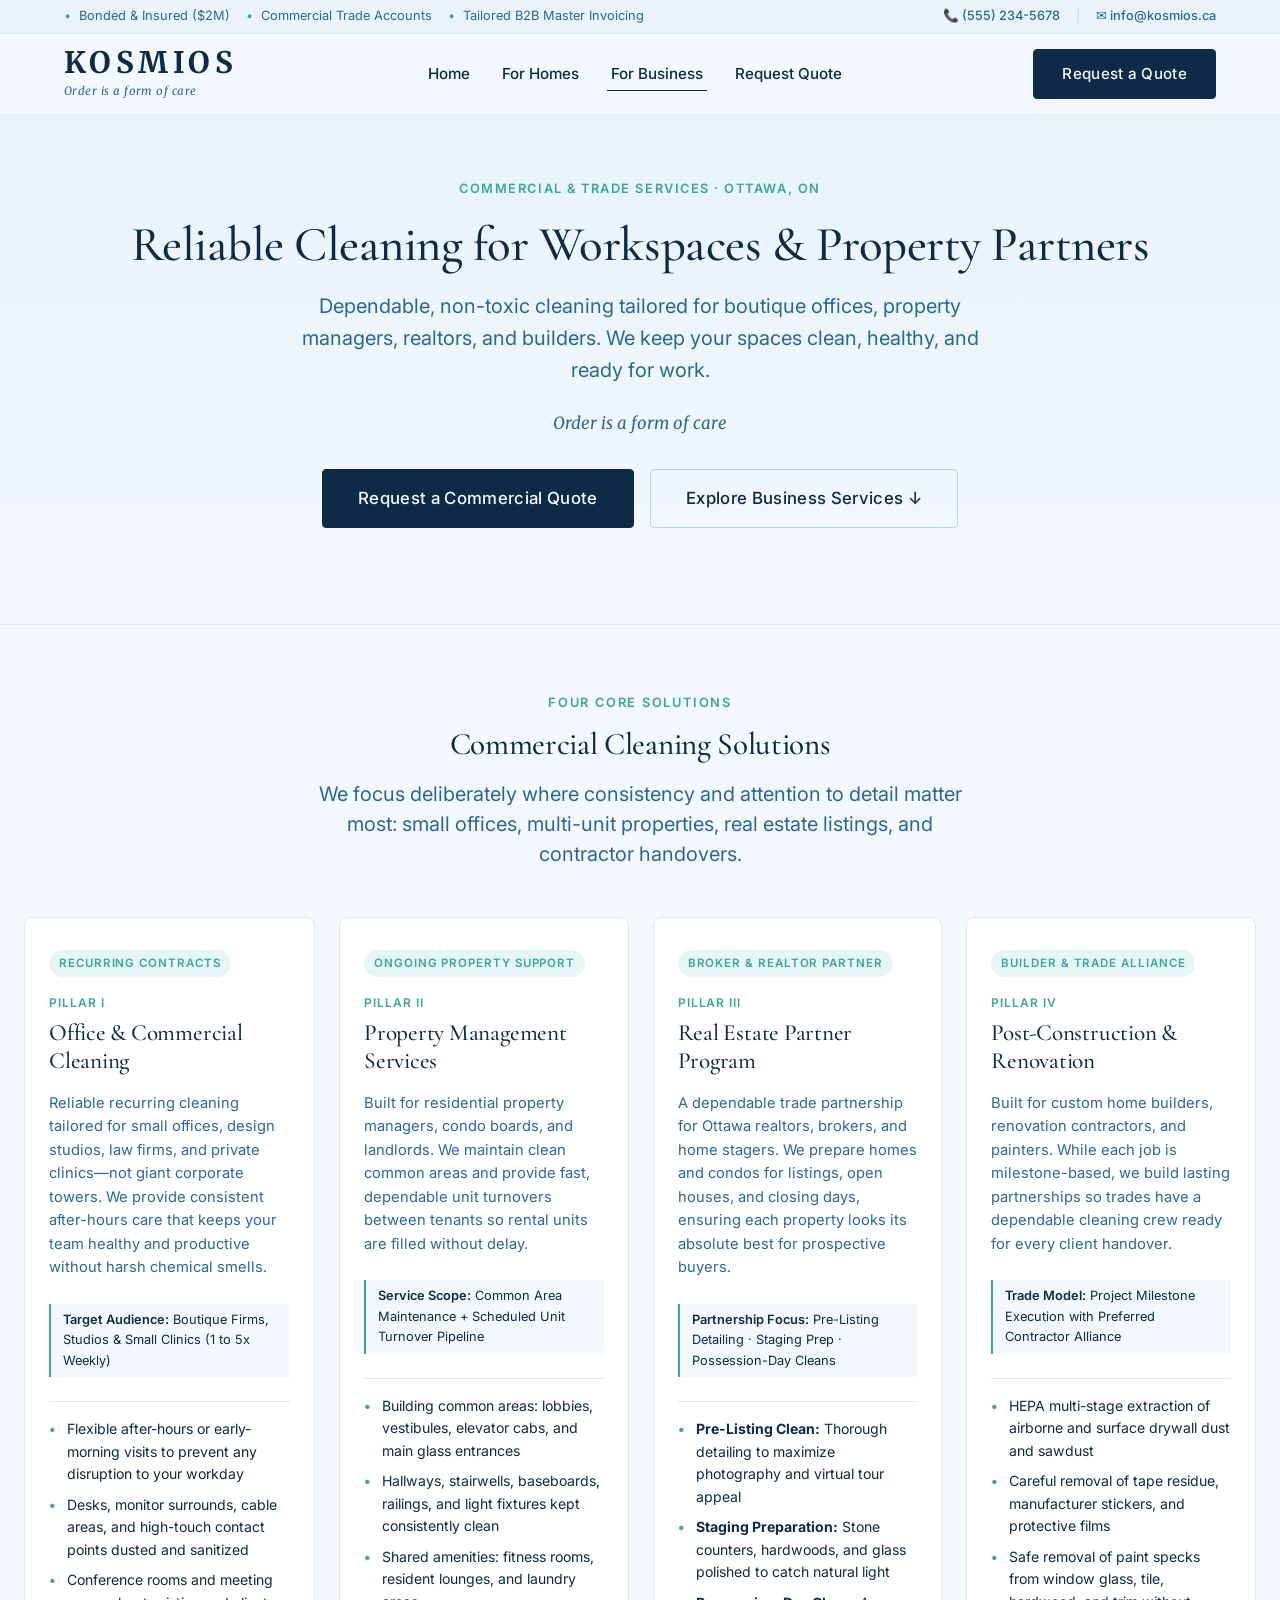
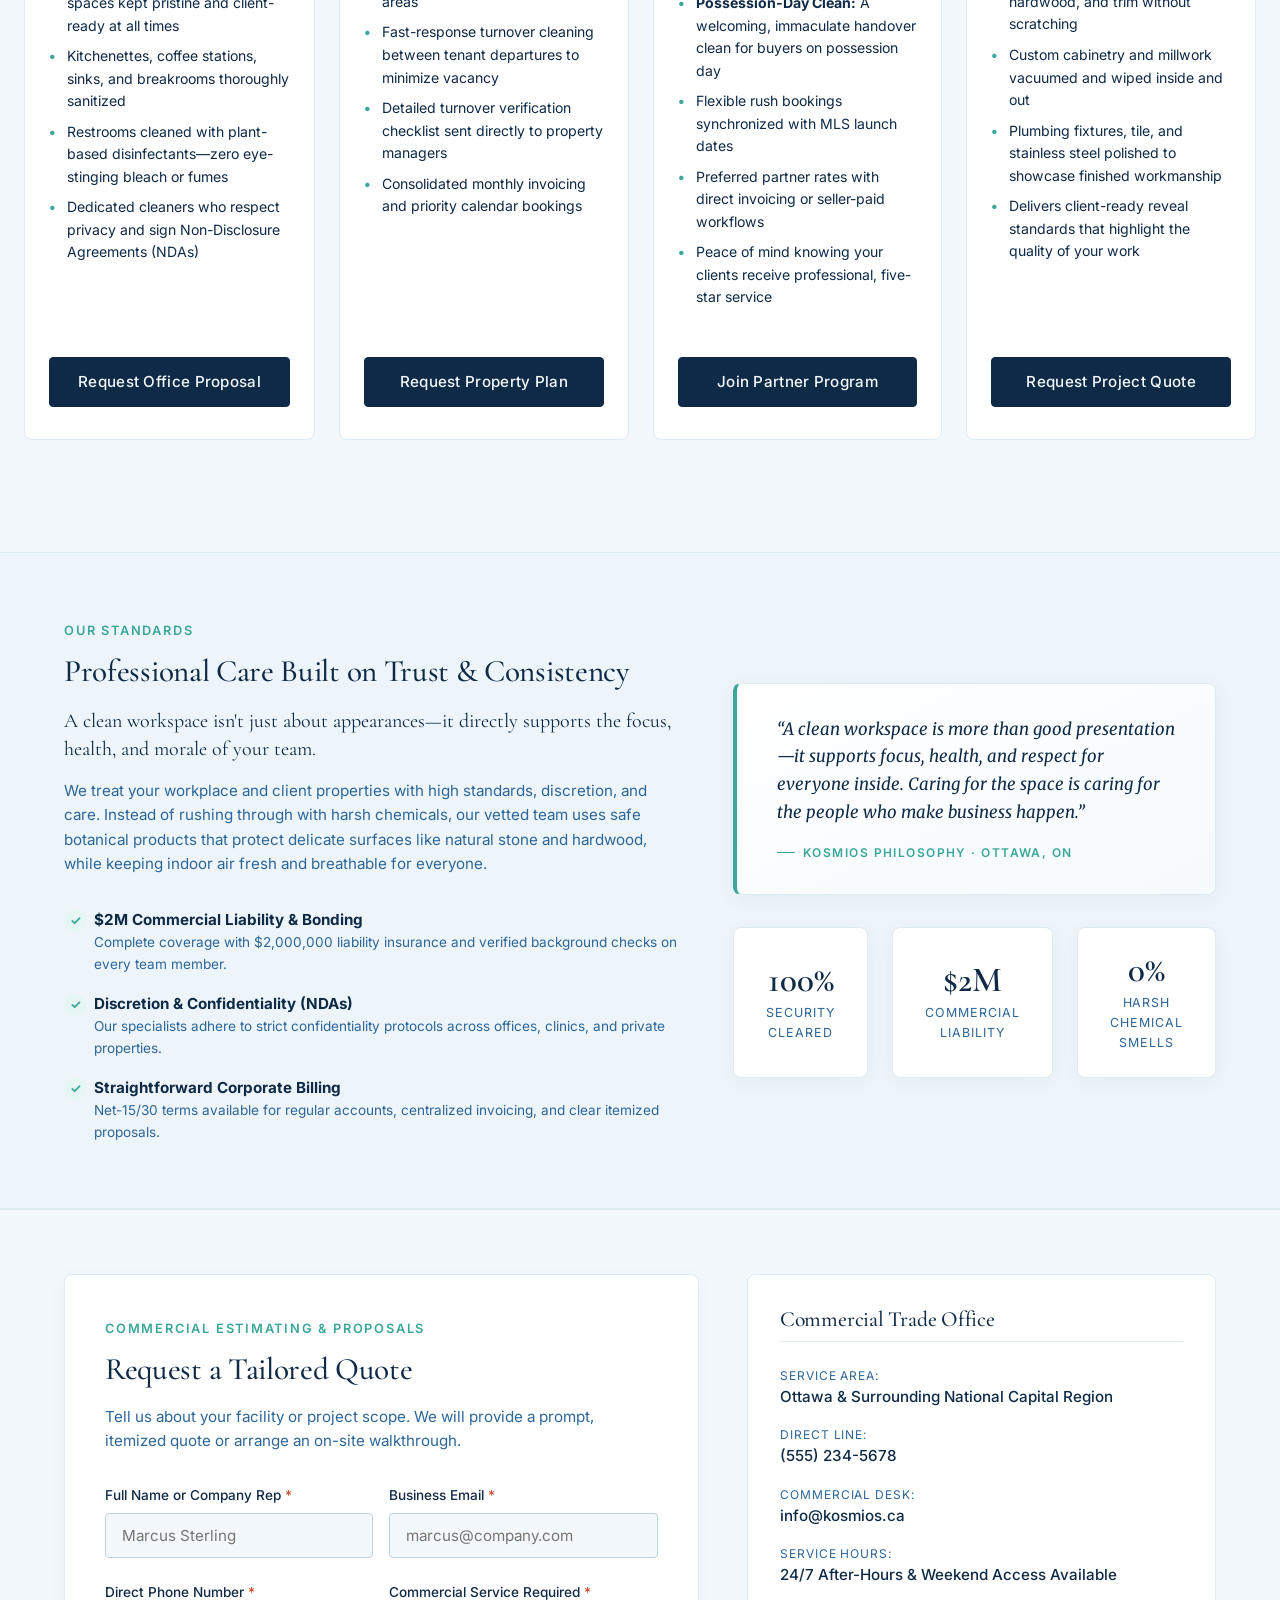
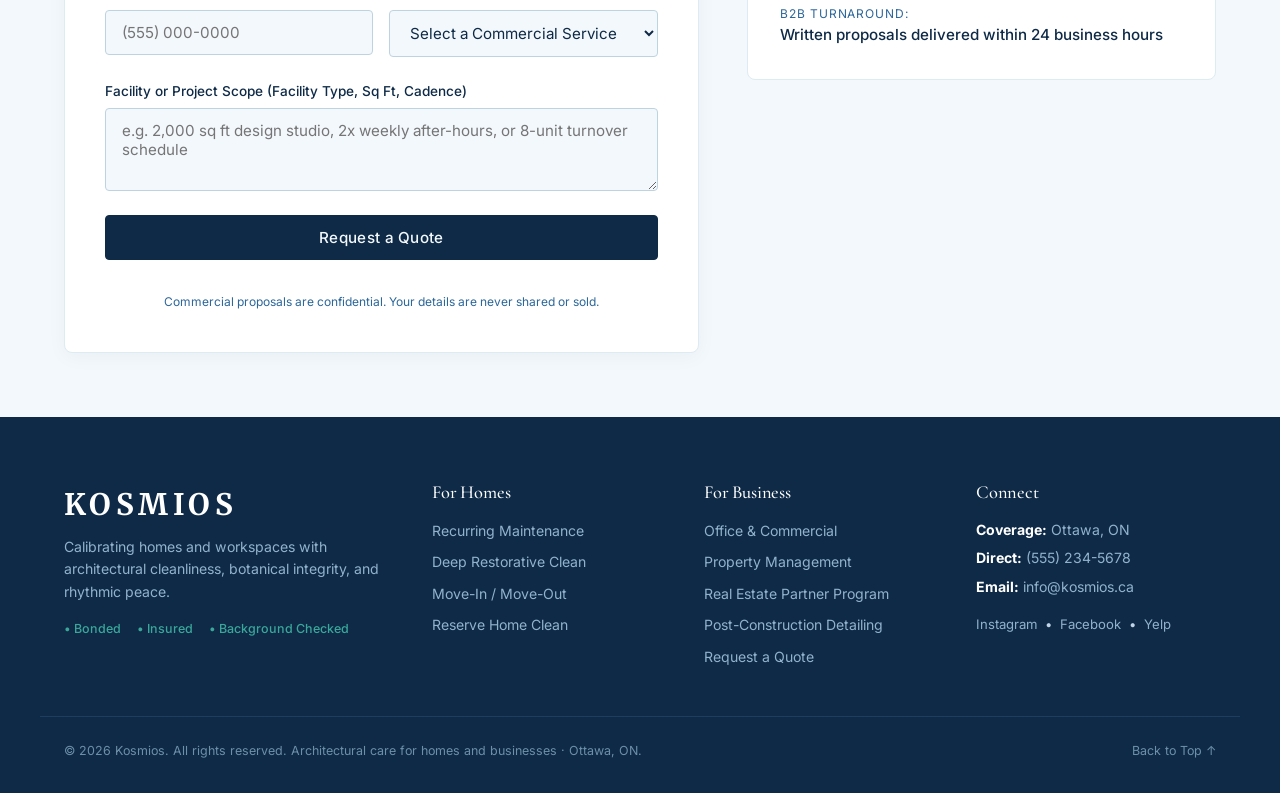
==== commit 11392ec3: "feat(seo, ux, forms): integrate Formspree endpoints, optimize mobile/tablet layout and implement SEO" ====
--- a/for-business.html
+++ b/for-business.html
@@ -12,16 +12,21 @@
   <meta property="og:url" content="https://www.kosmios.ca/for-business.html">
   <meta property="og:title" content="For Business | Kosmios Commercial Cleaning">
   <meta property="og:description" content="Reliable commercial office cleaning, property management unit turnovers, realtor partner programs, and post-renovation cleaning in Ottawa.">
+  <meta property="og:image" content="https://www.kosmios.ca/assets/images/kosmios-og-card.png">
+  <meta property="og:image:width" content="1200">
+  <meta property="og:image:height" content="630">
+  <meta property="og:image:alt" content="Kosmios - Reliable Cleaning for Workspaces &amp; Property Partners in Ottawa">
 
   <!-- Twitter Meta -->
-  <meta name="twitter:card" content="summary">
+  <meta name="twitter:card" content="summary_large_image">
   <meta name="twitter:title" content="For Business | Kosmios Commercial Cleaning">
   <meta name="twitter:description" content="Reliable commercial office cleaning, property management unit turnovers, realtor partner programs, and post-renovation cleaning in Ottawa.">
+  <meta name="twitter:image" content="https://www.kosmios.ca/assets/images/kosmios-og-card.png">
 
   <!-- Preconnect to Font Hosts & font-display: swap -->
   <link rel="preconnect" href="https://fonts.googleapis.com">
   <link rel="preconnect" href="https://fonts.gstatic.com" crossorigin>
-  <link href="https://fonts.googleapis.com/css2?family=Cormorant+Garamond:ital,wght@0,400;0,500;0,600;0,700;1,400;1,600&amp;family=Inter:wght@300;400;500;600;700&amp;family=Jost:wght@400;500;600&amp;family=Merriweather:ital,wght@0,400;0,700;1,400&amp;display=swap" rel="stylesheet">
+  <link href="https://fonts.googleapis.com/css2?family=Cormorant+Garamond:ital,wght@0,400;0,500;0,600;0,700;1,400;1,600&amp;family=Inter:wght@300;400;500;600;700&amp;family=Merriweather:ital,wght@0,400;0,700;1,400&amp;display=swap" rel="stylesheet">
 
   <!-- Primary Stylesheet -->
   <link rel="stylesheet" href="assets/css/style.css">
@@ -142,11 +147,14 @@
           <li class="nav-item"><a href="for-business.html" class="nav-link active">For Business</a></li>
           <li class="nav-item"><a href="#quote" class="nav-link">Request Quote</a></li>
         </ul>
+        <div class="nav-cta">
+          <a href="#quote" class="btn btn--primary">Request a Quote</a>
+        </div>
       </nav>
 
       <!-- Header Controls: Primary CTA -->
       <div class="header-actions">
-        <a href="#quote" class="btn btn--primary">Request a Quote</a>
+        <a href="#quote" class="btn btn--primary header-cta--desktop">Request a Quote</a>
 
         <!-- Mobile Menu Toggle Button -->
         <button type="button" class="mobile-toggle" id="mobile-menu-btn" aria-expanded="false" aria-controls="main-navigation" aria-label="Toggle navigation menu">
@@ -383,7 +391,12 @@
             Tell us about your facility or project scope. We will provide a prompt, itemized quote or arrange an on-site walkthrough.
           </p>
 
-          <form class="booking-form" id="booking-form" action="#" method="POST" novalidate="">
+          <form class="booking-form" id="booking-form" action="https://formspree.io/f/mbgdbarn" method="POST" novalidate="">
+            <!-- Anti-Spam & Category Tracking -->
+            <input type="hidden" name="_subject" id="form-subject-input" value="New Commercial Quote Inquiry - Kosmios">
+            <input type="hidden" name="care_category" id="care-category-input" value="Commercial Care">
+            <input type="text" name="_gotcha" style="display:none !important;" tabindex="-1" autocomplete="off">
+
             <div class="form-row">
               <div class="form-group">
                 <label for="full-name">Full Name or Company Rep <span class="required" aria-hidden="true">*</span></label>
@@ -420,6 +433,7 @@
             <div class="form-actions">
               <button type="submit" class="btn btn--primary btn--block">Request a Quote</button>
             </div>
+            <div class="form-status-message" id="form-status-message" aria-live="polite"></div>
             <p class="form-privacy-note">
               Commercial proposals are confidential. Your details are never shared or sold.
             </p>
--- a/assets/css/style.css
+++ b/assets/css/style.css
@@ -77,8 +77,11 @@
 
 html {
   font-size: 100%;
+  scroll-behavior: auto !important;
   scroll-padding-top: var(--header-height, 80px);
   -webkit-text-size-adjust: 100%;
+  overflow-x: hidden;
+  max-width: 100%;
 }
 
 body {
@@ -90,6 +93,28 @@
   text-rendering: optimizeLegibility;
   -webkit-font-smoothing: antialiased;
   -moz-osx-font-smoothing: grayscale;
+  overflow-x: clip;
+  max-width: 100%;
+  width: 100%;
+  position: relative;
+}
+
+@supports not (overflow: clip) {
+  body {
+    overflow-x: hidden;
+  }
+}
+
+#main-content {
+  overflow-x: clip;
+  max-width: 100%;
+  width: 100%;
+}
+
+@supports not (overflow: clip) {
+  #main-content {
+    overflow-x: hidden;
+  }
 }
 
 /* Container */
@@ -109,6 +134,8 @@
   line-height: 1.2;
   color: var(--color-onyx);
   letter-spacing: -0.01em;
+  overflow-wrap: break-word;
+  word-wrap: break-word;
 }
 
 h1 { font-size: var(--fs-h1); }
@@ -117,6 +144,7 @@
 
 p {
   margin-bottom: var(--space-2);
+  overflow-wrap: break-word;
 }
 
 a {
@@ -133,7 +161,7 @@
   list-style: none;
 }
 
-img {
+img, svg {
   max-width: 100%;
   height: auto;
   display: block;
@@ -144,6 +172,19 @@
   cursor: pointer;
   border: none;
   background: none;
+}
+
+/* Accessibility Utility: Visually hidden but accessible to screen readers & search crawlers */
+.sr-only {
+  position: absolute;
+  width: 1px;
+  height: 1px;
+  padding: 0;
+  margin: -1px;
+  overflow: hidden;
+  clip: rect(0, 0, 0, 0);
+  white-space: nowrap;
+  border: 0;
 }
 
 /* --------------------------------------------------------------------------
@@ -160,6 +201,8 @@
   transition: var(--transition-smooth);
   letter-spacing: 0.02em;
   white-space: nowrap;
+  max-width: 100%;
+  box-sizing: border-box;
 }
 
 .btn--primary {
@@ -214,6 +257,8 @@
   letter-spacing: 0.12em;
   color: var(--color-sage);
   font-weight: 600;
+  text-align: center;
+  word-break: break-word;
 }
 
 .stave-divider {
@@ -353,6 +398,7 @@
   color: var(--color-onyx);
   padding: 0.5rem 0.25rem;
   position: relative;
+  white-space: nowrap;
 }
 
 .nav-link::after {
@@ -424,6 +470,10 @@
   gap: var(--space-2);
 }
 
+.nav-cta {
+  display: none;
+}
+
 /* Mobile Toggle */
 .mobile-toggle {
   display: none;
@@ -439,6 +489,18 @@
   transition: var(--transition-smooth);
 }
 
+.mobile-toggle[aria-expanded="true"] .hamburger-bar:nth-child(1) {
+  transform: translateY(7px) rotate(45deg);
+}
+
+.mobile-toggle[aria-expanded="true"] .hamburger-bar:nth-child(2) {
+  opacity: 0;
+}
+
+.mobile-toggle[aria-expanded="true"] .hamburger-bar:nth-child(3) {
+  transform: translateY(-7px) rotate(-45deg);
+}
+
 /* --------------------------------------------------------------------------
    7. Centered Editorial Hero Viewport
    -------------------------------------------------------------------------- */
@@ -458,6 +520,8 @@
   align-items: center;
   justify-content: center;
   margin-bottom: var(--space-2);
+  text-align: center;
+  max-width: 100%;
 }
 
 .hero-emblem {
@@ -775,8 +839,56 @@
 .about-media {
   display: flex;
   flex-direction: column;
-  gap: var(--space-2);
+  gap: var(--space-3);
   justify-content: center;
+  width: 100%;
+}
+
+.manifesto-card {
+  background: linear-gradient(155deg, #FFFFFF 0%, #F5FAFD 100%);
+  border: 1px solid var(--color-chalk);
+  border-left: 4px solid var(--color-sage);
+  border-radius: var(--radius-md);
+  padding: var(--space-4) var(--space-5);
+  box-shadow: 0 4px 20px rgba(14, 42, 71, 0.05);
+  margin-bottom: var(--space-1);
+  width: 100%;
+  box-sizing: border-box;
+}
+
+.manifesto-card__quote {
+  font-family: var(--font-brand);
+  font-style: italic;
+  font-size: 1.05rem;
+  line-height: 1.65;
+  color: var(--color-onyx);
+  margin-bottom: var(--space-2);
+}
+
+.manifesto-card__attribution {
+  font-size: 0.75rem;
+  text-transform: uppercase;
+  letter-spacing: 0.12em;
+  color: var(--color-sage);
+  font-weight: 600;
+  display: flex;
+  align-items: center;
+  gap: 8px;
+}
+
+.manifesto-card__attribution::before {
+  content: "";
+  display: inline-block;
+  width: 18px;
+  height: 1px;
+  background-color: var(--color-sage);
+}
+
+.about-stats-row {
+  display: grid;
+  grid-template-columns: repeat(3, 1fr);
+  gap: var(--space-3);
+  width: 100%;
 }
 
 .about-card-stat {
@@ -785,6 +897,18 @@
   border-radius: var(--radius-md);
   padding: var(--space-3) var(--space-4);
   text-align: center;
+  display: flex;
+  flex-direction: column;
+  justify-content: center;
+  align-items: center;
+  box-shadow: var(--shadow-subtle);
+  transition: var(--transition-smooth);
+}
+
+.about-card-stat:hover {
+  transform: translateY(-2px);
+  border-color: var(--color-sage);
+  box-shadow: var(--shadow-hover);
 }
 
 .stat-number {
@@ -804,43 +928,13 @@
   color: var(--color-onyx-muted);
 }
 
-.manifesto-card {
-  background-color: var(--color-canvas-pure);
-  border: 1px solid var(--color-chalk);
-  border-left: 3px solid var(--color-sage);
-  border-radius: var(--radius-md);
-  padding: var(--space-4);
-  box-shadow: 0 4px 16px rgba(14, 42, 71, 0.04);
-  margin-bottom: var(--space-2);
-}
-
-.manifesto-card__quote {
-  font-family: var(--font-brand);
-  font-style: italic;
-  font-size: 1.05rem;
-  line-height: 1.6;
-  color: var(--color-onyx);
-  margin-bottom: var(--space-2);
-}
-
-.manifesto-card__attribution {
-  font-size: 0.75rem;
-  text-transform: uppercase;
-  letter-spacing: 0.1em;
-  color: var(--color-sage);
-  font-weight: 600;
-  display: block;
-}
-
-.about-stats-row {
-  display: grid;
-  grid-template-columns: repeat(3, 1fr);
-  gap: var(--space-2);
-}
-
 @media (max-width: 640px) {
   .about-stats-row {
     grid-template-columns: 1fr;
+  }
+
+  .manifesto-card {
+    padding: var(--space-4);
   }
 }
 
@@ -958,6 +1052,8 @@
 .form-select,
 .form-textarea {
   width: 100%;
+  max-width: 100%;
+  box-sizing: border-box;
   padding: 0.75rem 1rem;
   font-size: 0.95rem;
   font-family: inherit;
@@ -983,6 +1079,30 @@
   text-align: center;
   margin-top: var(--space-1);
   margin-bottom: 0;
+}
+
+.form-status-message {
+  display: none;
+  padding: 0.85rem 1.25rem;
+  border-radius: var(--radius-sm);
+  font-size: 0.9rem;
+  line-height: 1.5;
+  text-align: center;
+  animation: fadeIn 0.3s ease;
+}
+
+.form-status-message--success {
+  display: block;
+  background-color: rgba(58, 167, 154, 0.12);
+  border: 1px solid var(--color-sage);
+  color: var(--color-onyx);
+}
+
+.form-status-message--error {
+  display: block;
+  background-color: rgba(201, 74, 41, 0.1);
+  border: 1px solid #C94A29;
+  color: #8C2F17;
 }
 
 /* Contact Info Pane */
@@ -1112,6 +1232,7 @@
   font-size: 0.78rem;
   color: var(--color-sage);
   font-weight: 500;
+  flex-wrap: wrap;
 }
 
 .footer-heading {
@@ -1152,6 +1273,7 @@
   gap: 8px;
   margin-top: var(--space-2);
   font-size: 0.82rem;
+  flex-wrap: wrap;
 }
 
 .social-links a {
@@ -1189,42 +1311,34 @@
     grid-template-columns: 1fr;
   }
 
-  .about-grid,
+  .about-grid {
+    grid-template-columns: 1fr;
+    gap: var(--space-5);
+  }
+
+  .about-media {
+    display: flex;
+    flex-direction: column;
+    gap: var(--space-3);
+    width: 100%;
+  }
+
   .contact-grid {
     grid-template-columns: 1fr;
-  }
-
-  .about-media {
-    display: grid;
-    grid-template-columns: repeat(3, 1fr);
   }
 
   .footer-grid {
     grid-template-columns: 1fr 1fr;
     gap: var(--space-4);
   }
-}
-
-@media (max-width: 768px) {
-  .top-bar {
-    display: none;
-  }
-
-  .hero-section {
-    padding: var(--space-5) 0 var(--space-6);
-  }
-
-  .hero-emblem__img {
-    width: 320px;
-    max-width: 90%;
-  }
-
-  .about-media {
-    grid-template-columns: 1fr;
-  }
 
   .mobile-toggle {
     display: flex;
+  }
+
+  .header-actions .btn,
+  .header-cta--desktop {
+    display: none;
   }
 
   .main-nav {
@@ -1249,6 +1363,25 @@
     gap: var(--space-2);
   }
 
+  .nav-cta {
+    display: flex;
+    justify-content: center;
+    align-items: center;
+    width: 100%;
+    margin-top: var(--space-3);
+    padding-top: var(--space-3);
+    border-top: 1px solid var(--color-chalk);
+  }
+
+  .nav-cta .btn {
+    display: inline-flex;
+    justify-content: center;
+    align-items: center;
+    text-align: center;
+    width: 100%;
+    max-width: 280px;
+  }
+
   .dropdown-menu {
     position: static;
     opacity: 1;
@@ -1258,6 +1391,21 @@
     box-shadow: none;
     padding-left: var(--space-2);
   }
+}
+
+@media (max-width: 768px) {
+  .top-bar {
+    display: none;
+  }
+
+  .hero-section {
+    padding: var(--space-5) 0 var(--space-6);
+  }
+
+  .hero-emblem__img {
+    width: 320px;
+    max-width: 90%;
+  }
 
   .trust-anchors {
     grid-template-columns: 1fr;
@@ -1288,6 +1436,89 @@
   .services-split-grid {
     grid-template-columns: 1fr;
   }
+
+  .contact-form-pane {
+    padding: var(--space-4);
+  }
+
+  .service-division-card {
+    padding: var(--space-4);
+  }
+
+  .service-detail-card {
+    padding: var(--space-4);
+  }
+}
+
+@media (max-width: 640px) {
+  .hero-cta-group {
+    flex-direction: column;
+    align-items: stretch;
+    width: 100%;
+    max-width: 360px;
+    margin-left: auto;
+    margin-right: auto;
+  }
+
+  .hero-cta-group .btn {
+    width: 100%;
+    white-space: normal;
+    text-align: center;
+    padding: 0.85rem 1.25rem;
+  }
+
+  .btn--large {
+    padding: 0.85rem 1.5rem;
+    font-size: 1rem;
+  }
+}
+
+@media (max-width: 480px) {
+  .container {
+    padding-left: var(--space-2);
+    padding-right: var(--space-2);
+  }
+
+  .contact-form-pane {
+    padding: var(--space-3);
+  }
+
+  .service-division-card {
+    padding: var(--space-3);
+  }
+
+  .care-type-btn {
+    padding: 0.6rem 0.4rem;
+    font-size: 0.82rem;
+    gap: 4px;
+  }
+
+  .toggle-badge {
+    font-size: 0.65rem;
+    padding: 2px 6px;
+  }
+
+  .hero-emblem__img {
+    width: 280px;
+    max-width: 95%;
+  }
+
+  .division-footer {
+    flex-direction: column;
+    align-items: stretch;
+  }
+
+  .division-footer .btn {
+    width: 100%;
+    white-space: normal;
+    text-align: center;
+  }
+}
+
+@media (max-width: 380px) {
+  .care-type-toggle {
+    grid-template-columns: 1fr;
+  }
 }
 
 /* --------------------------------------------------------------------------
@@ -1295,19 +1526,20 @@
    -------------------------------------------------------------------------- */
 .care-type-toggle {
   display: grid;
-  grid-template-columns: 1fr 1fr;
+  grid-template-columns: minmax(0, 1fr) minmax(0, 1fr);
   gap: var(--space-1);
   background-color: var(--color-canvas);
   border: 1px solid var(--color-chalk);
   padding: 4px;
   border-radius: var(--radius-sm);
   margin-bottom: var(--space-3);
+  max-width: 100%;
 }
 
 .care-type-btn {
   background: transparent;
   border: none;
-  padding: 0.65rem 1rem;
+  padding: 0.65rem 0.75rem;
   font-family: var(--font-body);
   font-size: 0.9rem;
   font-weight: 500;
@@ -1319,6 +1551,7 @@
   align-items: center;
   justify-content: center;
   gap: 8px;
+  min-width: 0;
 }
 
 .care-type-btn:hover {
@@ -1438,6 +1671,42 @@
   justify-content: space-between;
   gap: var(--space-2);
   flex-wrap: wrap;
+}
+
+@media (max-width: 860px) {
+  .services-split-grid {
+    grid-template-columns: 1fr;
+    gap: var(--space-4);
+  }
+
+  .service-division-card {
+    padding: var(--space-4);
+  }
+}
+
+@media (max-width: 480px) {
+  .services-split-grid {
+    gap: var(--space-3);
+  }
+
+  .service-division-card {
+    padding: var(--space-3);
+  }
+
+  .division-title {
+    font-size: 1.5rem;
+  }
+
+  .division-footer {
+    flex-direction: column;
+    align-items: stretch;
+  }
+
+  .division-footer .btn {
+    width: 100%;
+    text-align: center;
+    white-space: normal;
+  }
 }
 
 /* --------------------------------------------------------------------------
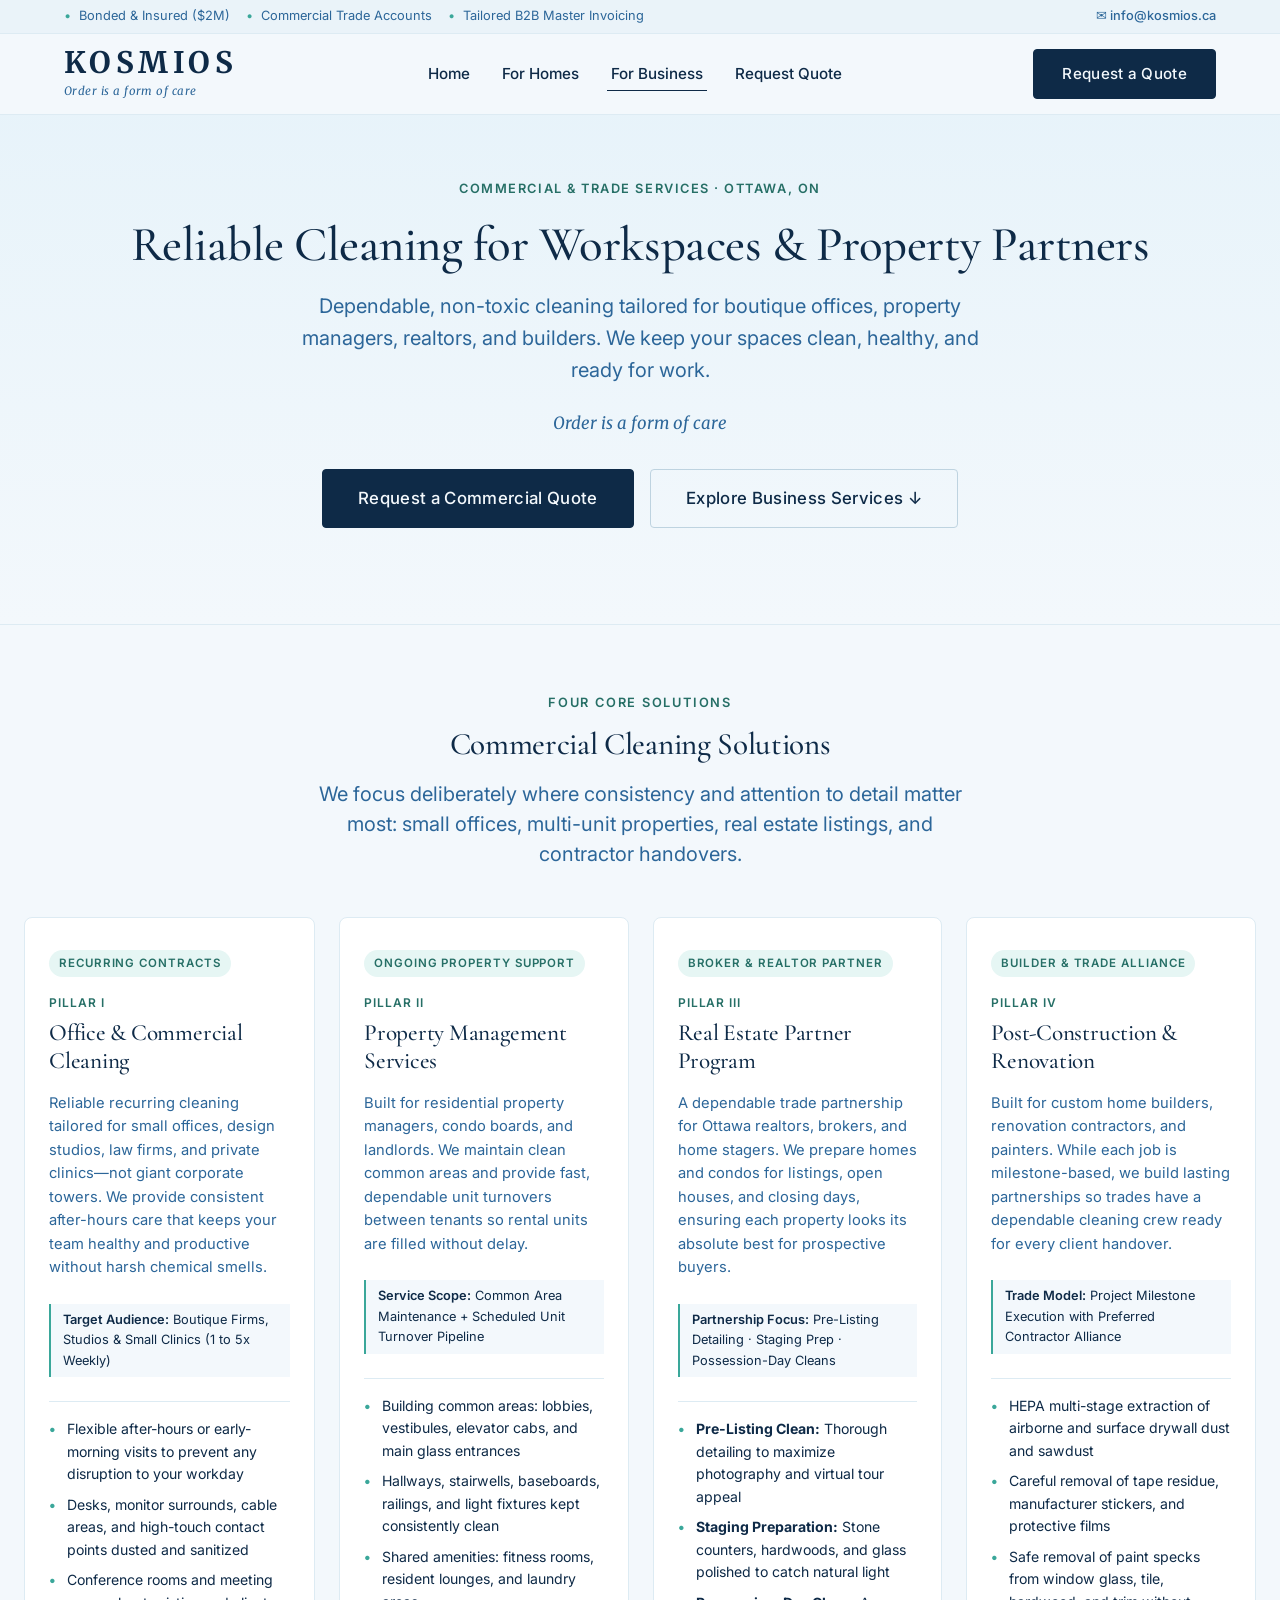
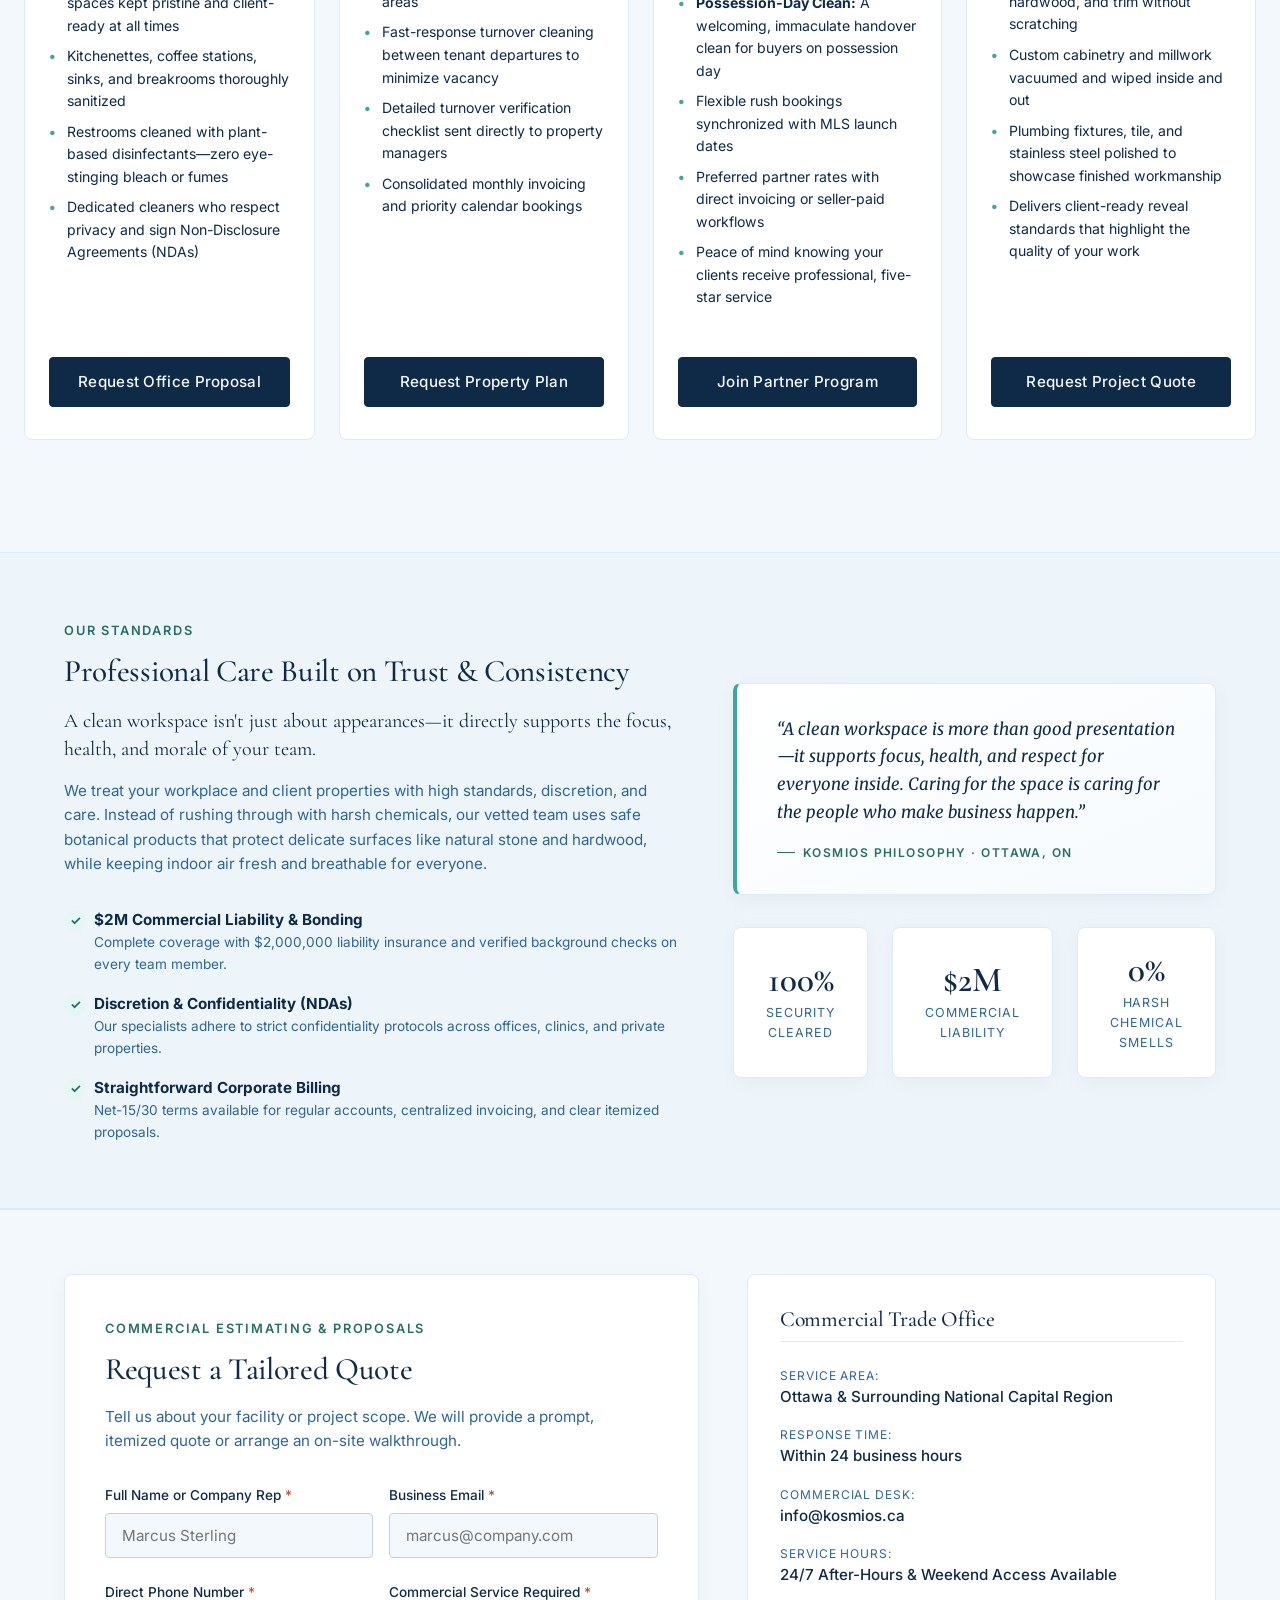
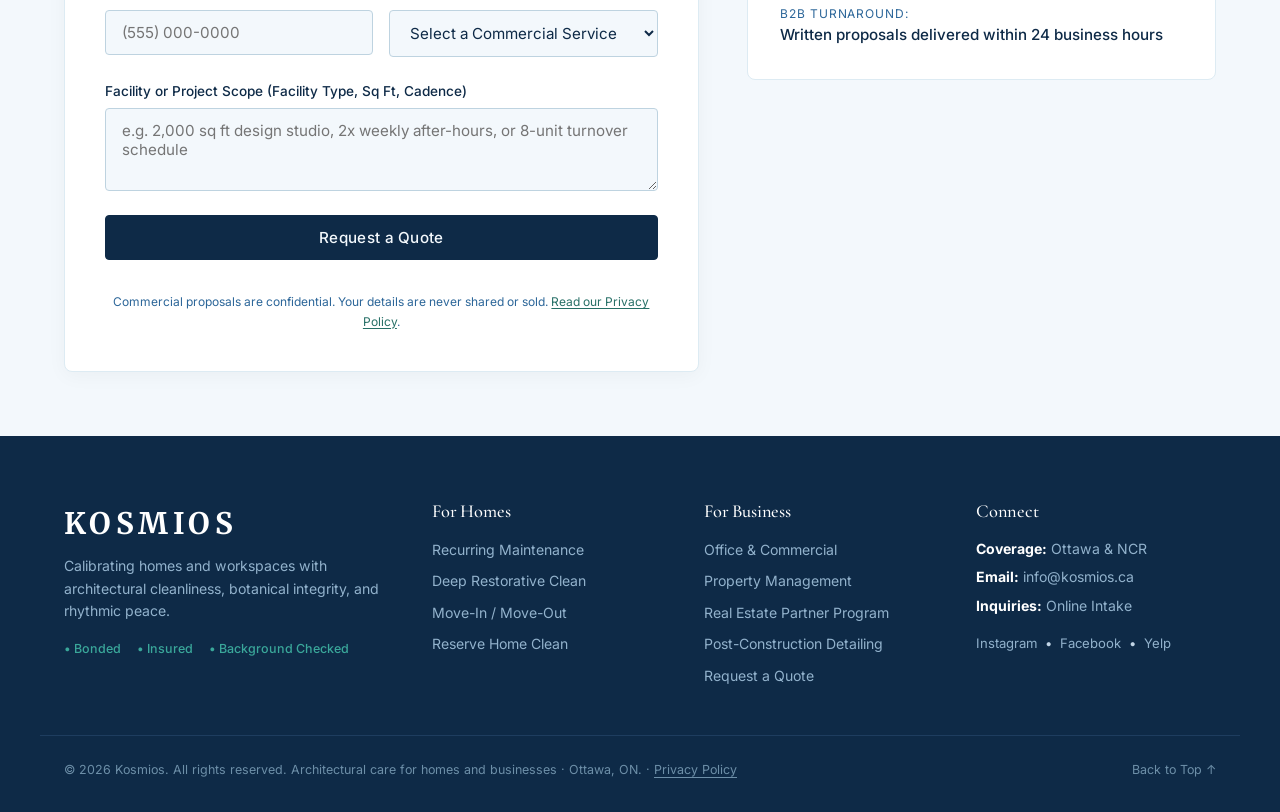
==== commit af78ede6: "feat(compliance, a11y, legal): implement technical audit improvements and digital intake transition " ====
--- a/for-business.html
+++ b/for-business.html
@@ -27,6 +27,14 @@
   <link rel="preconnect" href="https://fonts.googleapis.com">
   <link rel="preconnect" href="https://fonts.gstatic.com" crossorigin>
   <link href="https://fonts.googleapis.com/css2?family=Cormorant+Garamond:ital,wght@0,400;0,500;0,600;0,700;1,400;1,600&amp;family=Inter:wght@300;400;500;600;700&amp;family=Merriweather:ital,wght@0,400;0,700;1,400&amp;display=swap" rel="stylesheet">
+
+  <!-- Favicons & Manifest -->
+  <link rel="icon" type="image/svg+xml" href="assets/images/favicon.svg">
+  <link rel="apple-touch-icon" sizes="180x180" href="assets/images/apple-touch-icon.png">
+  <link rel="icon" type="image/png" sizes="32x32" href="assets/images/favicon-32x32.png">
+  <link rel="icon" type="image/png" sizes="16x16" href="assets/images/favicon-16x16.png">
+  <link rel="manifest" href="site.webmanifest">
+  <meta name="theme-color" content="#0E2A47">
 
   <!-- Primary Stylesheet -->
   <link rel="stylesheet" href="assets/css/style.css">
@@ -44,7 +52,6 @@
         "provider": {
           "@type": "LocalBusiness",
           "name": "Kosmios",
-          "telephone": "+1-555-234-5678",
           "email": "info@kosmios.ca",
           "areaServed": "Ottawa, ON"
         },
@@ -109,6 +116,7 @@
   </script>
 </head>
 <body id="top">
+  <a href="#main-content" class="skip-link">Skip to main content</a>
   <div id="home"></div>
 
   <!-- Top Announcement / Contact Bar -->
@@ -120,10 +128,6 @@
         <span class="badge-item"><span class="bullet" aria-hidden="true">•</span> Tailored B2B Master Invoicing</span>
       </div>
       <div class="top-bar__contact">
-        <a href="tel:+15552345678" class="top-bar__link">
-          <span class="icon" aria-hidden="true">📞</span> (555) 234-5678
-        </a>
-        <span class="divider-dot" aria-hidden="true">|</span>
         <a href="mailto:info@kosmios.ca" class="top-bar__link">
           <span class="icon" aria-hidden="true">✉</span> info@kosmios.ca
         </a>
@@ -400,18 +404,18 @@
             <div class="form-row">
               <div class="form-group">
                 <label for="full-name">Full Name or Company Rep <span class="required" aria-hidden="true">*</span></label>
-                <input type="text" id="full-name" name="name" required="" placeholder="Marcus Sterling" class="form-input">
+                <input type="text" id="full-name" name="name" required="" autocomplete="name" placeholder="Marcus Sterling" class="form-input">
               </div>
               <div class="form-group">
                 <label for="email-address">Business Email <span class="required" aria-hidden="true">*</span></label>
-                <input type="email" id="email-address" name="email" required="" placeholder="marcus@company.com" class="form-input">
+                <input type="email" id="email-address" name="email" required="" autocomplete="email" placeholder="marcus@company.com" class="form-input">
               </div>
             </div>
 
             <div class="form-row">
               <div class="form-group">
                 <label for="phone-number">Direct Phone Number <span class="required" aria-hidden="true">*</span></label>
-                <input type="tel" id="phone-number" name="phone" required="" placeholder="(555) 000-0000" class="form-input">
+                <input type="tel" id="phone-number" name="phone" required="" autocomplete="tel" placeholder="(555) 000-0000" class="form-input">
               </div>
               <div class="form-group">
                 <label for="service-choice">Commercial Service Required <span class="required" aria-hidden="true">*</span></label>
@@ -435,7 +439,7 @@
             </div>
             <div class="form-status-message" id="form-status-message" aria-live="polite"></div>
             <p class="form-privacy-note">
-              Commercial proposals are confidential. Your details are never shared or sold.
+              Commercial proposals are confidential. Your details are never shared or sold. <a href="privacy.html">Read our Privacy Policy</a>.
             </p>
           </form>
         </div>
@@ -450,8 +454,8 @@
                 <span class="detail-value">Ottawa &amp; Surrounding National Capital Region</span>
               </li>
               <li>
-                <span class="detail-label">Direct Line:</span>
-                <span class="detail-value"><a href="tel:+15552345678">(555) 234-5678</a></span>
+                <span class="detail-label">Response Time:</span>
+                <span class="detail-value">Within 24 business hours</span>
               </li>
               <li>
                 <span class="detail-label">Commercial Desk:</span>
@@ -515,9 +519,9 @@
       <!-- Col 4: Local & Connect -->
       <div class="footer-col">
         <h4 class="footer-heading">Connect</h4>
-        <p class="footer-contact-item"><strong>Coverage:</strong> Ottawa, ON</p>
-        <p class="footer-contact-item"><strong>Direct:</strong> (555) 234-5678</p>
+        <p class="footer-contact-item"><strong>Coverage:</strong> Ottawa &amp; NCR</p>
         <p class="footer-contact-item"><strong>Email:</strong> info@kosmios.ca</p>
+        <p class="footer-contact-item"><strong>Inquiries:</strong> Online Intake</p>
         <div class="social-links" aria-label="Social media profiles">
           <a href="https://www.instagram.com/kosmios" target="_blank" rel="noopener noreferrer" aria-label="Instagram">Instagram</a>
           <span aria-hidden="true">•</span>
@@ -531,7 +535,7 @@
     <!-- Sub-footer Stave -->
     <div class="container footer-sub">
       <div class="footer-sub__copyright">
-        © 2026 Kosmios. All rights reserved. Architectural care for homes and businesses · Ottawa, ON.
+        © 2026 Kosmios. All rights reserved. Architectural care for homes and businesses · Ottawa, ON. · <a href="privacy.html" class="footer-privacy-link">Privacy Policy</a>
       </div>
       <div class="footer-sub__meta">
         <a href="#home">Back to Top ↑</a>
--- a/assets/css/style.css
+++ b/assets/css/style.css
@@ -15,6 +15,7 @@
   --color-onyx: #0E2A47;           /* Midnight Navy (primary high-contrast brand color) */
   --color-onyx-muted: #2C6699;     /* Twilight (secondary text & taglines) */
   --color-sage: #3AA79A;           /* Aurora Teal (signature organic accent) */
+  --color-sage-text: #266F66;      /* Deep Aurora Teal (WCAG 2.1 AA text variant on light surfaces, 5.54:1+) */
   --color-sage-light: #E6F6F4;     /* Light Aurora Teal tint for badges */
   --color-chalk: #DDEBF3;          /* Ice Chalk (hairline staves & subtle dividers) */
   --color-chalk-dark: #BED3E0;     /* Deep Ice Chalk */
@@ -24,6 +25,7 @@
   --color-northern: #173B63;       /* Northern Night */
   --color-twilight: #2C6699;       /* Twilight */
   --color-aurora-teal: #3AA79A;    /* Aurora Teal */
+  --color-aurora-teal-text: #266F66; /* Accessible Deep Aurora Teal for text */
   --color-aurora-mint: #7ED6C4;    /* Aurora Mint */
   --color-light-sky: #8CC8EE;      /* Light Sky */
   --color-ice: #D6ECF7;            /* Ice */
@@ -109,6 +111,32 @@
   overflow-x: clip;
   max-width: 100%;
   width: 100%;
+}
+
+/* Accessibility - WCAG 2.4.1 Bypass Blocks (Skip to Content) */
+.skip-link {
+  position: absolute;
+  top: -120px;
+  left: 1.5rem;
+  z-index: 10000;
+  background-color: var(--color-midnight);
+  color: #FFFFFF;
+  padding: 0.75rem 1.25rem;
+  font-family: var(--font-body);
+  font-size: var(--fs-small);
+  font-weight: 600;
+  letter-spacing: 0.04em;
+  text-decoration: none;
+  border: 2px solid var(--color-aurora-teal);
+  border-radius: var(--radius-sm);
+  box-shadow: 0 4px 12px rgba(14, 42, 71, 0.35);
+  transition: top 0.2s ease-in-out;
+}
+
+.skip-link:focus {
+  top: 1rem;
+  outline: 2px solid var(--color-aurora-teal);
+  outline-offset: 3px;
 }
 
 @supports not (overflow: clip) {
@@ -255,7 +283,7 @@
   font-size: var(--fs-small);
   text-transform: uppercase;
   letter-spacing: 0.12em;
-  color: var(--color-sage);
+  color: var(--color-sage-text);
   font-weight: 600;
   text-align: center;
   word-break: break-word;
@@ -288,7 +316,7 @@
   font-weight: 600;
   text-transform: uppercase;
   letter-spacing: 0.14em;
-  color: var(--color-sage);
+  color: var(--color-sage-text);
   margin-bottom: var(--space-1);
 }
 
@@ -690,7 +718,7 @@
   font-family: var(--font-display);
   font-style: italic;
   font-size: 1.15rem;
-  color: var(--color-sage);
+  color: var(--color-sage-text);
   margin-bottom: var(--space-1);
 }
 
@@ -818,7 +846,7 @@
   height: 22px;
   border-radius: 50%;
   background-color: var(--color-sage-light);
-  color: var(--color-sage);
+  color: var(--color-sage-text);
   font-weight: bold;
   font-size: 0.8rem;
   flex-shrink: 0;
@@ -869,7 +897,7 @@
   font-size: 0.75rem;
   text-transform: uppercase;
   letter-spacing: 0.12em;
-  color: var(--color-sage);
+  color: var(--color-sage-text);
   font-weight: 600;
   display: flex;
   align-items: center;
@@ -881,7 +909,7 @@
   display: inline-block;
   width: 18px;
   height: 1px;
-  background-color: var(--color-sage);
+  background-color: var(--color-sage-text);
 }
 
 .about-stats-row {
@@ -1185,7 +1213,7 @@
 
 .map-note {
   font-size: 0.75rem;
-  color: var(--color-sage);
+  color: var(--color-sage-text);
   font-weight: 600;
 }
 
@@ -1620,7 +1648,7 @@
   padding: 4px 12px;
   border-radius: 999px;
   background-color: var(--color-sage-light);
-  color: var(--color-sage);
+  color: var(--color-sage-text);
   margin-bottom: var(--space-2);
 }
 
@@ -1660,7 +1688,7 @@
 }
 
 .division-services-list .bullet-dot {
-  color: var(--color-sage);
+  color: var(--color-sage-text);
   font-weight: bold;
 }
 
@@ -1831,7 +1859,7 @@
   padding: 4px 10px;
   border-radius: 999px;
   background-color: var(--color-sage-light);
-  color: var(--color-sage);
+  color: var(--color-sage-text);
   margin-bottom: var(--space-2);
   transition: var(--transition-smooth);
 }
@@ -1848,7 +1876,7 @@
   font-weight: 600;
   text-transform: uppercase;
   letter-spacing: 0.08em;
-  color: var(--color-sage);
+  color: var(--color-sage-text);
   margin-bottom: var(--space-1);
 }
 
@@ -1896,3 +1924,86 @@
   margin-top: auto;
   padding-top: var(--space-2);
 }
+
+/* --------------------------------------------------------------------------
+   20. Legal & Privacy Policy Styling (PIPEDA)
+   -------------------------------------------------------------------------- */
+.policy-section {
+  padding: var(--space-8) 0 var(--space-12);
+}
+
+.policy-content {
+  max-width: 820px;
+  margin: 0 auto;
+  background-color: var(--color-canvas-pure);
+  border: 1px solid var(--color-chalk);
+  border-radius: var(--radius-md);
+  padding: var(--space-8) var(--space-8);
+  box-shadow: var(--shadow-subtle);
+}
+
+.policy-content h2 {
+  font-family: var(--font-display);
+  font-size: var(--fs-h2);
+  color: var(--color-onyx);
+  margin-top: var(--space-8);
+  margin-bottom: var(--space-3);
+  letter-spacing: -0.01em;
+}
+
+.policy-content h2:first-of-type {
+  margin-top: var(--space-4);
+}
+
+.policy-content p, .policy-content ul {
+  font-family: var(--font-body);
+  font-size: var(--fs-body);
+  color: var(--color-onyx);
+  line-height: 1.8;
+  margin-bottom: var(--space-4);
+}
+
+.policy-content ul {
+  padding-left: var(--space-5);
+}
+
+.policy-content li {
+  margin-bottom: var(--space-2);
+}
+
+.policy-content a {
+  color: var(--color-sage-text);
+  text-decoration: underline;
+  text-underline-offset: 3px;
+  transition: color var(--transition-fast) ease;
+}
+
+.policy-content a:hover {
+  color: var(--color-onyx);
+}
+
+.policy-last-updated {
+  font-size: var(--fs-small);
+  color: var(--color-onyx-muted);
+  border-bottom: 1px solid var(--color-chalk);
+  padding-bottom: var(--space-4);
+  margin-bottom: var(--space-6);
+}
+
+.footer-privacy-link {
+  color: inherit;
+  text-decoration: underline;
+  text-underline-offset: 3px;
+}
+.footer-privacy-link:hover {
+  color: var(--color-aurora-teal);
+}
+
+.form-privacy-note a {
+  color: var(--color-sage-text);
+  text-decoration: underline;
+  text-underline-offset: 2px;
+}
+.form-privacy-note a:hover {
+  color: var(--color-onyx);
+}
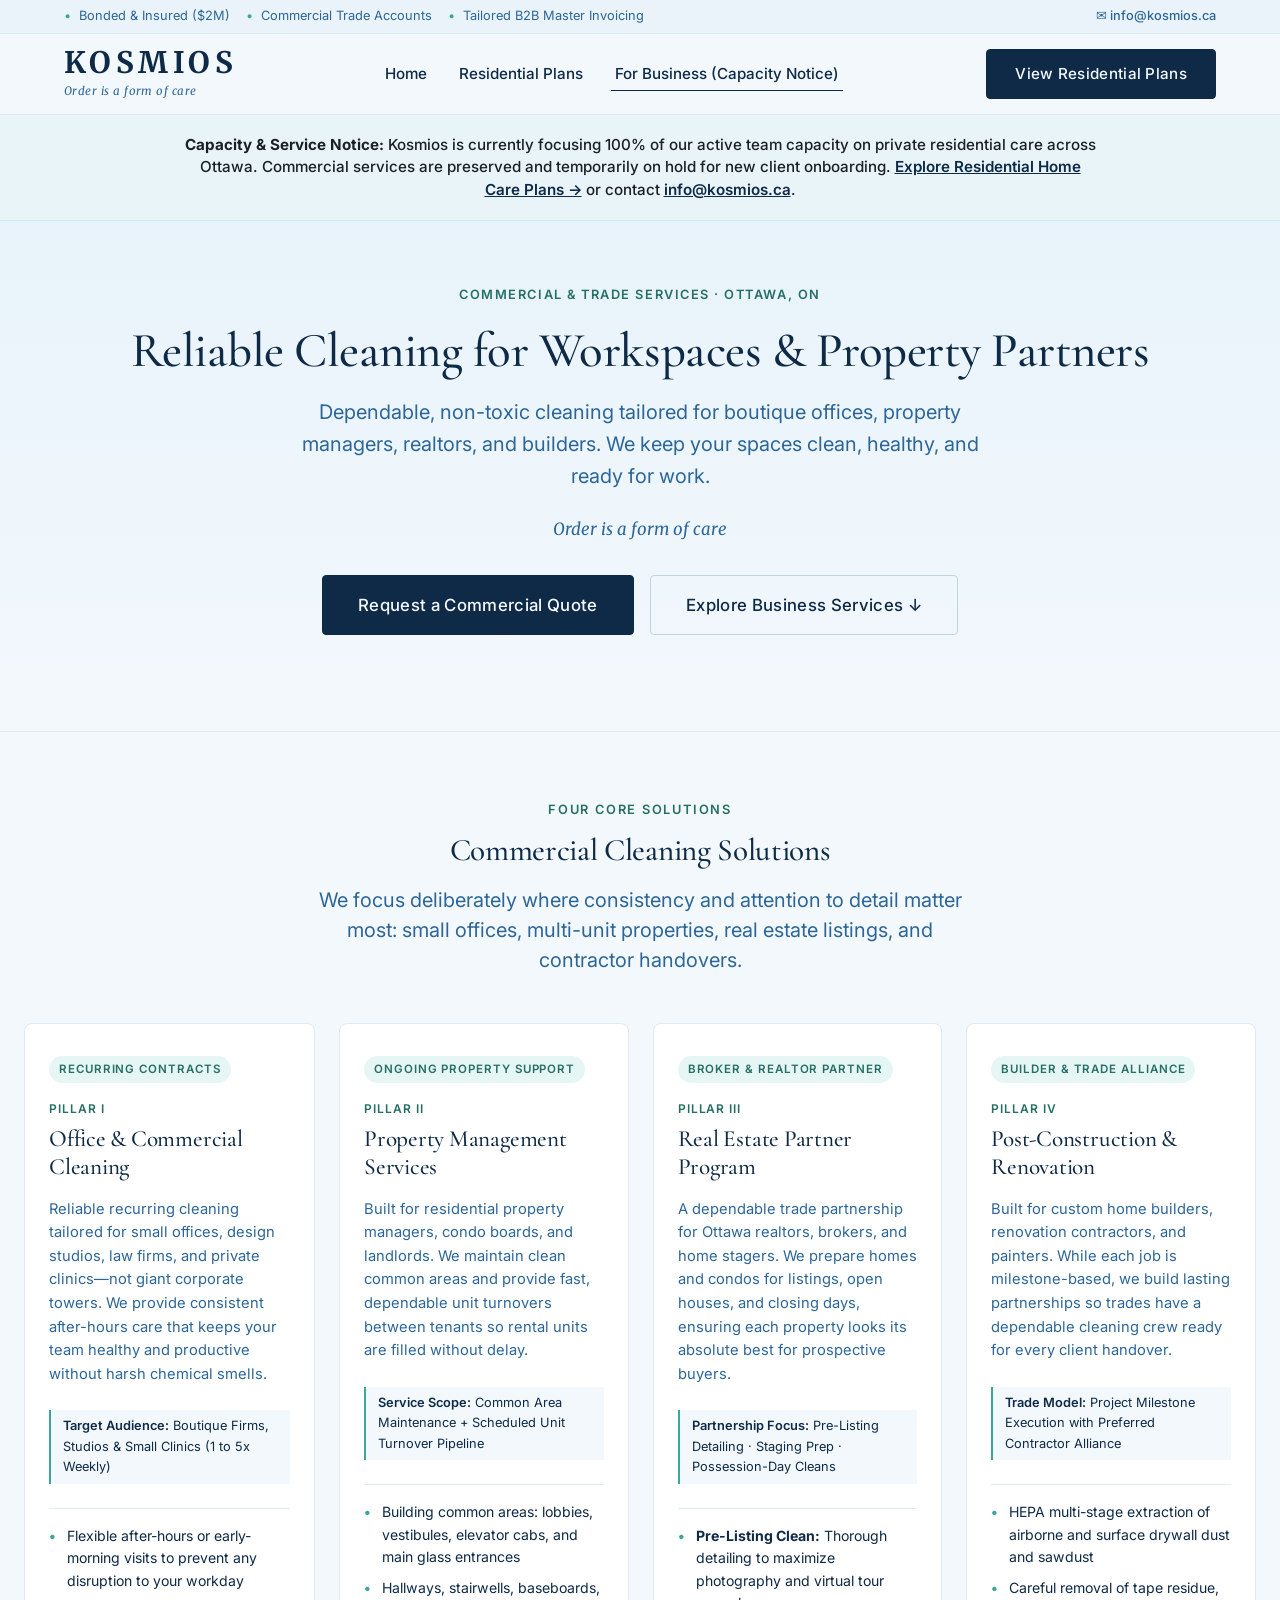
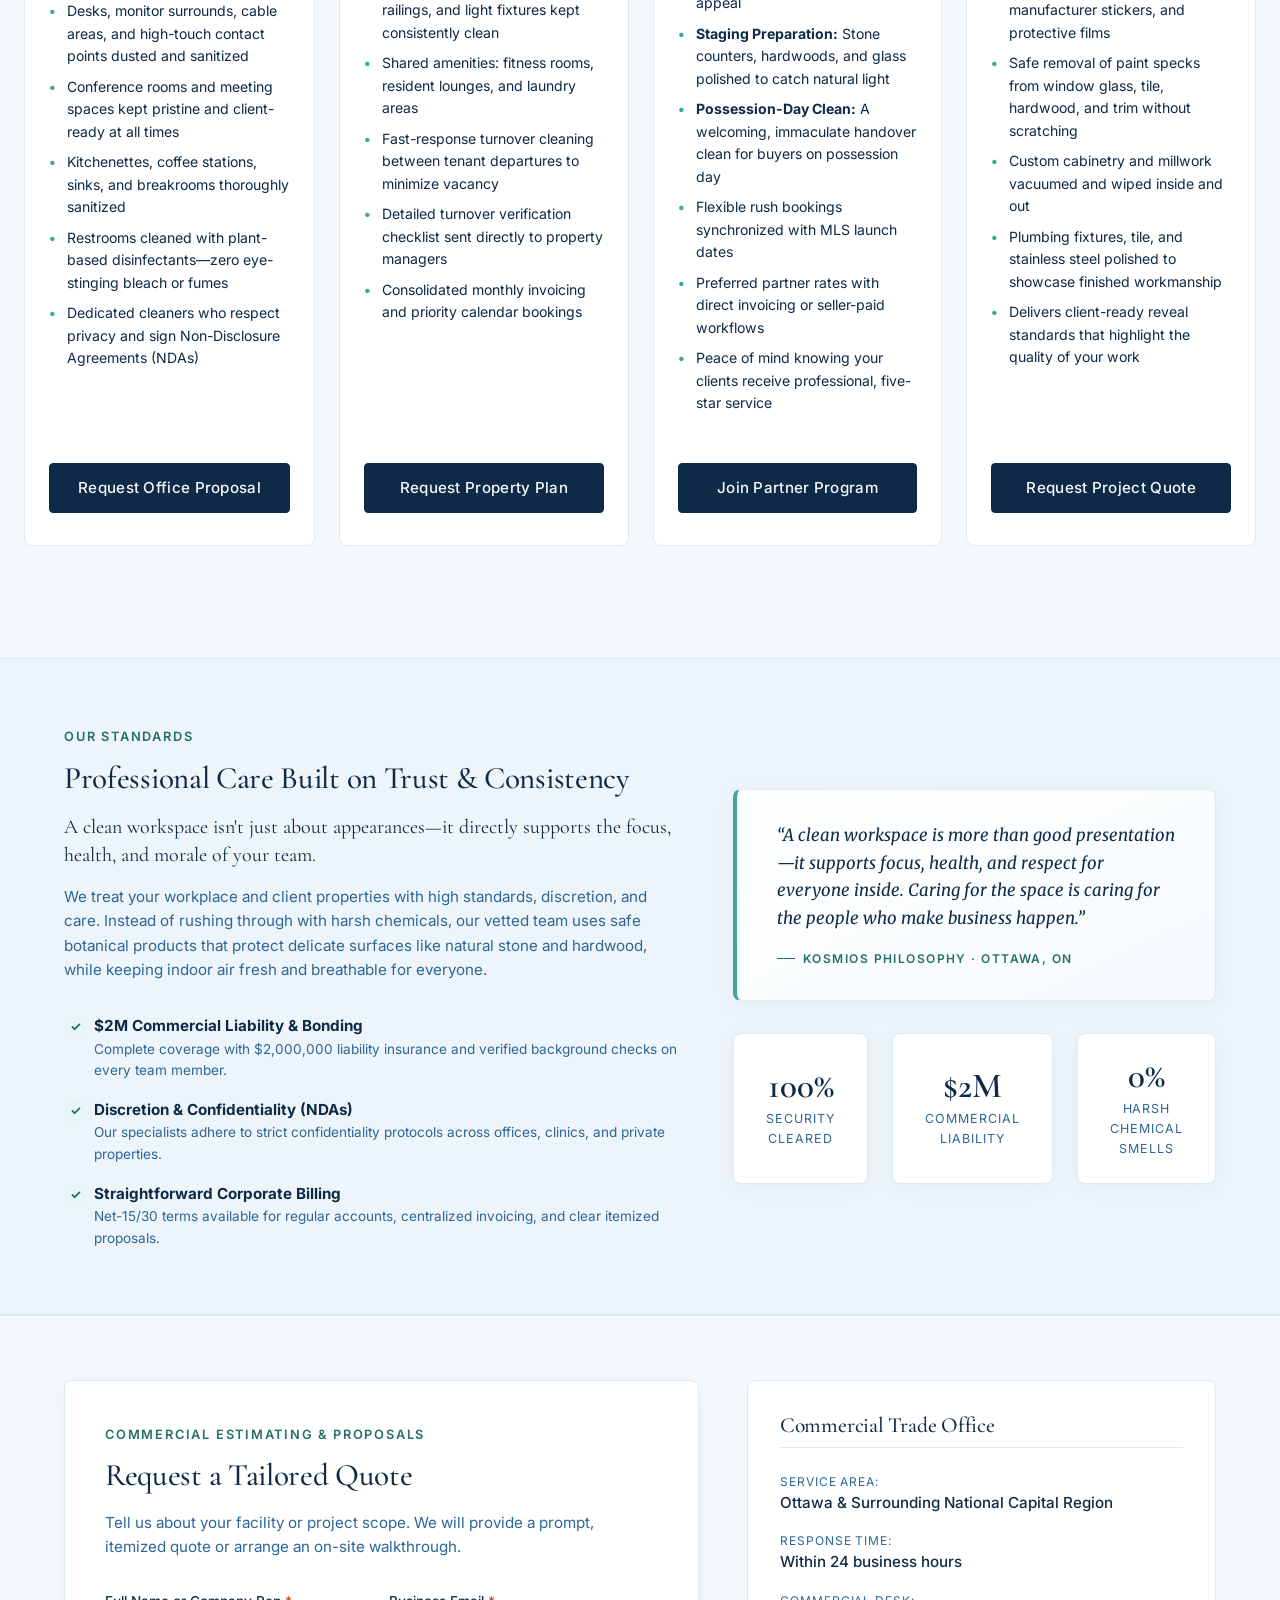
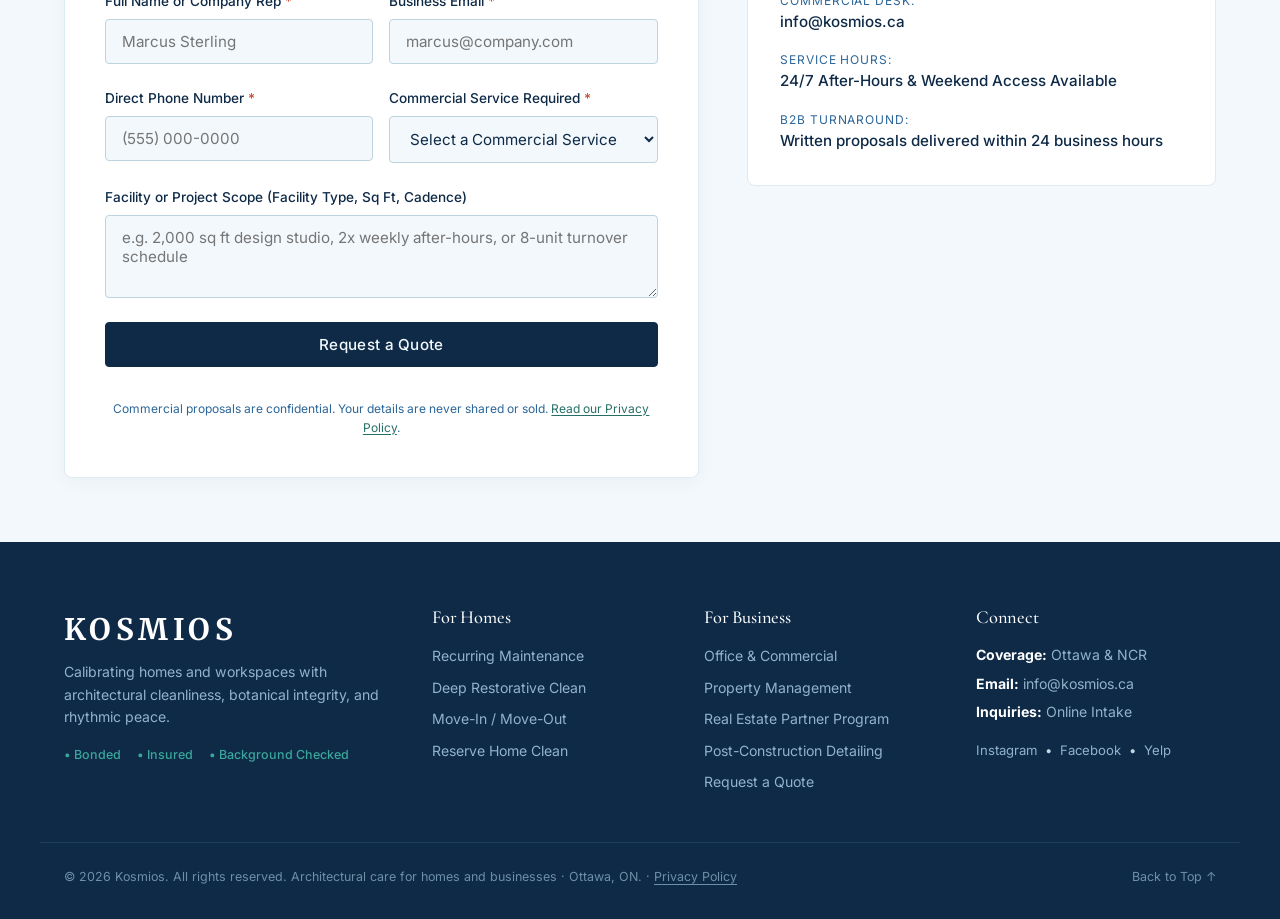
==== commit a04704b8: "feat(residential, compliance): pivot to 100% residential focus, optimize booking intake, and elevate" ====
--- a/for-business.html
+++ b/for-business.html
@@ -4,8 +4,9 @@
   <meta charset="UTF-8">
   <meta name="viewport" content="width=device-width, initial-scale=1.0">
   <title>For Business | Kosmios Commercial Cleaning · Ottawa</title>
-  <meta name="description" content="Reliable, non-toxic commercial cleaning for small offices, property managers, realtors, and builders in Ottawa. Request a clear quote.">
-  <link rel="canonical" href="https://www.kosmios.ca/for-business.html">
+  <meta name="description" content="Reliable, non-toxic commercial cleaning for small offices, property managers, realtors, and builders in Ottawa. Currently on selective waitlist.">
+  <meta name="robots" content="noindex, follow">
+  <link rel="canonical" href="https://www.kosmios.ca/">
 
   <!-- Open Graph / Social Meta -->
   <meta property="og:type" content="website">
@@ -147,18 +148,17 @@
       <nav class="main-nav" id="main-navigation" aria-label="Primary Navigation">
         <ul class="nav-list">
           <li class="nav-item"><a href="index.html" class="nav-link">Home</a></li>
-          <li class="nav-item"><a href="for-homes.html" class="nav-link">For Homes</a></li>
-          <li class="nav-item"><a href="for-business.html" class="nav-link active">For Business</a></li>
-          <li class="nav-item"><a href="#quote" class="nav-link">Request Quote</a></li>
+          <li class="nav-item"><a href="index.html#plans" class="nav-link">Residential Plans</a></li>
+          <li class="nav-item"><a href="for-business.html" class="nav-link active">For Business (Capacity Notice)</a></li>
         </ul>
         <div class="nav-cta">
-          <a href="#quote" class="btn btn--primary">Request a Quote</a>
+          <a href="index.html#plans" class="btn btn--primary">View Residential Plans</a>
         </div>
       </nav>
 
       <!-- Header Controls: Primary CTA -->
       <div class="header-actions">
-        <a href="#quote" class="btn btn--primary header-cta--desktop">Request a Quote</a>
+        <a href="index.html#plans" class="btn btn--primary header-cta--desktop">View Residential Plans</a>
 
         <!-- Mobile Menu Toggle Button -->
         <button type="button" class="mobile-toggle" id="mobile-menu-btn" aria-expanded="false" aria-controls="main-navigation" aria-label="Toggle navigation menu">
@@ -171,6 +171,15 @@
   </header>
 
   <main id="main-content">
+
+    <!-- Commercial Services Capacity & Future Implementation Banner -->
+    <aside class="notice-banner" style="background-color: #E8F4F8; border-bottom: 1px solid #C9EDFD; padding: 1.15rem 1rem; text-align: center;" aria-label="Commercial Services Capacity Notice">
+      <div class="container" style="max-width: 960px; margin: 0 auto;">
+        <p style="margin: 0; font-size: 0.95rem; color: #1A2024; line-height: 1.5; font-weight: 500;">
+          <strong>Capacity &amp; Service Notice:</strong> Kosmios is currently focusing 100% of our active team capacity on private residential care across Ottawa. Commercial services are preserved and temporarily on hold for new client onboarding. <a href="index.html#plans" style="text-decoration: underline; font-weight: 600; color: #0E2A47;">Explore Residential Home Care Plans →</a> or contact <a href="mailto:info@kosmios.ca" style="text-decoration: underline; font-weight: 600; color: #0E2A47;">info@kosmios.ca</a>.
+        </p>
+      </div>
+    </aside>
 
     <!-- Page Hero -->
     <section class="page-hero" aria-labelledby="page-title">
--- a/assets/css/style.css
+++ b/assets/css/style.css
@@ -956,18 +956,9 @@
   color: var(--color-onyx-muted);
 }
 
-@media (max-width: 640px) {
-  .about-stats-row {
-    grid-template-columns: 1fr;
-  }
-
-  .manifesto-card {
-    padding: var(--space-4);
-  }
-}
 
 /* --------------------------------------------------------------------------
-   13. FAQ Accordion
+   11. FAQ Accordion
    -------------------------------------------------------------------------- */
 .faq-section {
   padding: var(--space-8) 0;
@@ -1019,7 +1010,7 @@
 }
 
 /* --------------------------------------------------------------------------
-   14. Contact & Local SEO Section
+   12. Contact & Local SEO Section
    -------------------------------------------------------------------------- */
 .contact-section {
   padding: var(--space-8) 0;
@@ -1218,339 +1209,7 @@
 }
 
 /* --------------------------------------------------------------------------
-   15. Persistent Footer
-   -------------------------------------------------------------------------- */
-.site-footer {
-  background-color: var(--color-midnight);
-  color: #C2D5E6;
-  padding: var(--space-8) 0 var(--space-4);
-  font-size: 0.9rem;
-}
-
-.footer-grid {
-  display: grid;
-  grid-template-columns: 1.4fr 1fr 1fr 1fr;
-  gap: var(--space-4);
-  padding-bottom: var(--space-6);
-  border-bottom: 1px solid #1E3D5F;
-}
-
-.footer-brand-name {
-  font-family: var(--font-brand);
-  font-size: 1.85rem;
-  color: #FFFFFF;
-  font-weight: 700;
-  letter-spacing: 0.15em;
-  text-transform: uppercase;
-  display: block;
-  margin-bottom: var(--space-1);
-}
-
-.footer-description {
-  font-size: 0.88rem;
-  line-height: 1.6;
-  color: #92B2CC;
-  max-width: 320px;
-  margin-bottom: var(--space-2);
-}
-
-.footer-trust-marks {
-  display: flex;
-  gap: var(--space-2);
-  font-size: 0.78rem;
-  color: var(--color-sage);
-  font-weight: 500;
-  flex-wrap: wrap;
-}
-
-.footer-heading {
-  font-family: var(--font-display);
-  font-size: 1.15rem;
-  color: #FFFFFF;
-  margin-bottom: var(--space-2);
-}
-
-.footer-links {
-  display: flex;
-  flex-direction: column;
-  gap: 8px;
-}
-
-.footer-links a {
-  color: #92B2CC;
-  font-size: 0.88rem;
-}
-
-.footer-links a:hover {
-  color: #FFFFFF;
-}
-
-.footer-contact-item {
-  font-size: 0.88rem;
-  margin-bottom: 6px;
-  color: #92B2CC;
-}
-
-.footer-contact-item strong {
-  color: #FFFFFF;
-}
-
-.social-links {
-  display: flex;
-  align-items: center;
-  gap: 8px;
-  margin-top: var(--space-2);
-  font-size: 0.82rem;
-  flex-wrap: wrap;
-}
-
-.social-links a {
-  color: #92B2CC;
-}
-
-.social-links a:hover {
-  color: var(--color-sky);
-}
-
-.footer-sub {
-  display: flex;
-  justify-content: space-between;
-  align-items: center;
-  padding-top: var(--space-3);
-  font-size: 0.78rem;
-  color: #6D8FA8;
-}
-
-.footer-sub a:hover {
-  color: #FFFFFF;
-}
-
-/* --------------------------------------------------------------------------
-   16. Responsive Breakpoints
-   -------------------------------------------------------------------------- */
-@media (max-width: 992px) {
-  :root {
-    --fs-display: 2.45rem;
-    --fs-h1: 2.1rem;
-    --fs-h2: 1.7rem;
-  }
-
-  .service-grid {
-    grid-template-columns: 1fr;
-  }
-
-  .about-grid {
-    grid-template-columns: 1fr;
-    gap: var(--space-5);
-  }
-
-  .about-media {
-    display: flex;
-    flex-direction: column;
-    gap: var(--space-3);
-    width: 100%;
-  }
-
-  .contact-grid {
-    grid-template-columns: 1fr;
-  }
-
-  .footer-grid {
-    grid-template-columns: 1fr 1fr;
-    gap: var(--space-4);
-  }
-
-  .mobile-toggle {
-    display: flex;
-  }
-
-  .header-actions .btn,
-  .header-cta--desktop {
-    display: none;
-  }
-
-  .main-nav {
-    display: none;
-    position: absolute;
-    top: var(--header-height, 80px);
-    left: 0;
-    right: 0;
-    background-color: var(--color-canvas-pure);
-    border-bottom: 1px solid var(--color-chalk);
-    padding: var(--space-3);
-    box-shadow: var(--shadow-hover);
-  }
-
-  .main-nav.is-open {
-    display: block;
-  }
-
-  .main-nav .nav-list {
-    flex-direction: column;
-    align-items: flex-start;
-    gap: var(--space-2);
-  }
-
-  .nav-cta {
-    display: flex;
-    justify-content: center;
-    align-items: center;
-    width: 100%;
-    margin-top: var(--space-3);
-    padding-top: var(--space-3);
-    border-top: 1px solid var(--color-chalk);
-  }
-
-  .nav-cta .btn {
-    display: inline-flex;
-    justify-content: center;
-    align-items: center;
-    text-align: center;
-    width: 100%;
-    max-width: 280px;
-  }
-
-  .dropdown-menu {
-    position: static;
-    opacity: 1;
-    visibility: visible;
-    transform: none;
-    border: none;
-    box-shadow: none;
-    padding-left: var(--space-2);
-  }
-}
-
-@media (max-width: 768px) {
-  .top-bar {
-    display: none;
-  }
-
-  .hero-section {
-    padding: var(--space-5) 0 var(--space-6);
-  }
-
-  .hero-emblem__img {
-    width: 320px;
-    max-width: 90%;
-  }
-
-  .trust-anchors {
-    grid-template-columns: 1fr;
-    gap: var(--space-3);
-  }
-
-  .trust-anchor-item {
-    justify-content: flex-start;
-    max-width: 260px;
-    margin: 0 auto;
-    width: 100%;
-  }
-
-  .form-row {
-    grid-template-columns: 1fr;
-  }
-
-  .footer-grid {
-    grid-template-columns: 1fr;
-  }
-
-  .footer-sub {
-    flex-direction: column;
-    gap: var(--space-1);
-    text-align: center;
-  }
-
-  .services-split-grid {
-    grid-template-columns: 1fr;
-  }
-
-  .contact-form-pane {
-    padding: var(--space-4);
-  }
-
-  .service-division-card {
-    padding: var(--space-4);
-  }
-
-  .service-detail-card {
-    padding: var(--space-4);
-  }
-}
-
-@media (max-width: 640px) {
-  .hero-cta-group {
-    flex-direction: column;
-    align-items: stretch;
-    width: 100%;
-    max-width: 360px;
-    margin-left: auto;
-    margin-right: auto;
-  }
-
-  .hero-cta-group .btn {
-    width: 100%;
-    white-space: normal;
-    text-align: center;
-    padding: 0.85rem 1.25rem;
-  }
-
-  .btn--large {
-    padding: 0.85rem 1.5rem;
-    font-size: 1rem;
-  }
-}
-
-@media (max-width: 480px) {
-  .container {
-    padding-left: var(--space-2);
-    padding-right: var(--space-2);
-  }
-
-  .contact-form-pane {
-    padding: var(--space-3);
-  }
-
-  .service-division-card {
-    padding: var(--space-3);
-  }
-
-  .care-type-btn {
-    padding: 0.6rem 0.4rem;
-    font-size: 0.82rem;
-    gap: 4px;
-  }
-
-  .toggle-badge {
-    font-size: 0.65rem;
-    padding: 2px 6px;
-  }
-
-  .hero-emblem__img {
-    width: 280px;
-    max-width: 95%;
-  }
-
-  .division-footer {
-    flex-direction: column;
-    align-items: stretch;
-  }
-
-  .division-footer .btn {
-    width: 100%;
-    white-space: normal;
-    text-align: center;
-  }
-}
-
-@media (max-width: 380px) {
-  .care-type-toggle {
-    grid-template-columns: 1fr;
-  }
-}
-
-/* --------------------------------------------------------------------------
-   17. Care Type Segmented Control (Form Selector)
+   13. Care Type Segmented Control (Form Selector)
    -------------------------------------------------------------------------- */
 .care-type-toggle {
   display: grid;
@@ -1608,7 +1267,7 @@
 }
 
 /* --------------------------------------------------------------------------
-   18. Split Service Divisions (Overview on index.html)
+   14. Split Service Divisions (Overview on index.html)
    -------------------------------------------------------------------------- */
 .services-split-grid {
   display: grid;
@@ -1701,44 +1360,10 @@
   flex-wrap: wrap;
 }
 
-@media (max-width: 860px) {
-  .services-split-grid {
-    grid-template-columns: 1fr;
-    gap: var(--space-4);
-  }
-
-  .service-division-card {
-    padding: var(--space-4);
-  }
-}
-
-@media (max-width: 480px) {
-  .services-split-grid {
-    gap: var(--space-3);
-  }
-
-  .service-division-card {
-    padding: var(--space-3);
-  }
-
-  .division-title {
-    font-size: 1.5rem;
-  }
-
-  .division-footer {
-    flex-direction: column;
-    align-items: stretch;
-  }
-
-  .division-footer .btn {
-    width: 100%;
-    text-align: center;
-    white-space: normal;
-  }
-}
+
 
 /* --------------------------------------------------------------------------
-   19. Dedicated Service Page Layouts
+   15. Dedicated Service Page Layouts
    -------------------------------------------------------------------------- */
 .page-hero {
   padding: var(--space-8) 0 var(--space-6);
@@ -1780,12 +1405,6 @@
   margin: var(--space-6) 0;
 }
 
-@media (max-width: 992px) {
-  .service-detail-grid {
-    grid-template-columns: 1fr;
-    gap: var(--space-3);
-  }
-}
 
 /* Symmetrical 4-Card Grid for Business */
 .service-detail-grid--business,
@@ -1801,31 +1420,7 @@
   padding: var(--space-4) var(--space-3);
 }
 
-@media (max-width: 1180px) {
-  .service-detail-grid--business,
-  .service-detail-grid--4col {
-    grid-template-columns: repeat(2, 1fr);
-    gap: var(--space-4);
-  }
-
-  .service-detail-grid--business .service-detail-card,
-  .service-detail-grid--4col .service-detail-card {
-    padding: var(--space-5);
-  }
-}
-
-@media (max-width: 640px) {
-  .service-detail-grid--business,
-  .service-detail-grid--4col {
-    grid-template-columns: 1fr;
-    gap: var(--space-3);
-  }
-
-  .service-detail-grid--business .service-detail-card,
-  .service-detail-grid--4col .service-detail-card {
-    padding: var(--space-4);
-  }
-}
+
 
 .service-detail-card {
   background-color: var(--color-canvas-pure);
@@ -1926,7 +1521,7 @@
 }
 
 /* --------------------------------------------------------------------------
-   20. Legal & Privacy Policy Styling (PIPEDA)
+   16. Legal & Privacy Policy Styling (PIPEDA)
    -------------------------------------------------------------------------- */
 .policy-section {
   padding: var(--space-8) 0 var(--space-12);
@@ -2007,3 +1602,398 @@
 .form-privacy-note a:hover {
   color: var(--color-onyx);
 }
+/* --------------------------------------------------------------------------
+   17. Persistent Footer
+   -------------------------------------------------------------------------- */
+.site-footer {
+  background-color: var(--color-midnight);
+  color: #C2D5E6;
+  padding: var(--space-8) 0 var(--space-4);
+  font-size: 0.9rem;
+}
+
+.footer-grid {
+  display: grid;
+  grid-template-columns: 1.4fr 1fr 1fr 1fr;
+  gap: var(--space-4);
+  padding-bottom: var(--space-6);
+  border-bottom: 1px solid #1E3D5F;
+}
+
+.footer-brand-name {
+  font-family: var(--font-brand);
+  font-size: 1.85rem;
+  color: #FFFFFF;
+  font-weight: 700;
+  letter-spacing: 0.15em;
+  text-transform: uppercase;
+  display: block;
+  margin-bottom: var(--space-1);
+}
+
+.footer-description {
+  font-size: 0.88rem;
+  line-height: 1.6;
+  color: #92B2CC;
+  max-width: 320px;
+  margin-bottom: var(--space-2);
+}
+
+.footer-trust-marks {
+  display: flex;
+  gap: var(--space-2);
+  font-size: 0.78rem;
+  color: var(--color-sage);
+  font-weight: 500;
+  flex-wrap: wrap;
+}
+
+.footer-heading {
+  font-family: var(--font-display);
+  font-size: 1.15rem;
+  color: #FFFFFF;
+  margin-bottom: var(--space-2);
+}
+
+.footer-links {
+  display: flex;
+  flex-direction: column;
+  gap: 8px;
+}
+
+.footer-links a {
+  color: #92B2CC;
+  font-size: 0.88rem;
+}
+
+.footer-links a:hover {
+  color: #FFFFFF;
+}
+
+.footer-contact-item {
+  font-size: 0.88rem;
+  margin-bottom: 6px;
+  color: #92B2CC;
+}
+
+.footer-contact-item strong {
+  color: #FFFFFF;
+}
+
+.social-links {
+  display: flex;
+  align-items: center;
+  gap: 8px;
+  margin-top: var(--space-2);
+  font-size: 0.82rem;
+  flex-wrap: wrap;
+}
+
+.social-links a {
+  color: #92B2CC;
+}
+
+.social-links a:hover {
+  color: var(--color-sky);
+}
+
+.footer-sub {
+  display: flex;
+  justify-content: space-between;
+  align-items: center;
+  padding-top: var(--space-3);
+  font-size: 0.78rem;
+  color: #6D8FA8;
+}
+
+.footer-sub a:hover {
+  color: #FFFFFF;
+}
+
+/* --------------------------------------------------------------------------
+   18. Responsive Breakpoints (Consolidated Descending Hierarchy)
+   -------------------------------------------------------------------------- */
+
+/* 18.1 Intermediate Desktops & Landscape Tablets (<= 1180px) */
+@media (max-width: 1180px) {
+  .service-detail-grid--business,
+  .service-detail-grid--4col {
+    grid-template-columns: repeat(2, 1fr);
+    gap: var(--space-4);
+  }
+
+  .service-detail-grid--business .service-detail-card,
+  .service-detail-grid--4col .service-detail-card {
+    padding: var(--space-5);
+  }
+}
+
+/* 18.2 Tablets & Navigation Collapse (<= 992px) */
+@media (max-width: 992px) {
+  :root {
+    --fs-display: 2.45rem;
+    --fs-h1: 2.1rem;
+    --fs-h2: 1.7rem;
+  }
+
+  .service-grid {
+    grid-template-columns: 1fr;
+  }
+
+  .service-detail-grid {
+    grid-template-columns: 1fr;
+    gap: var(--space-3);
+  }
+
+  .about-grid {
+    grid-template-columns: 1fr;
+    gap: var(--space-5);
+  }
+
+  .about-media {
+    display: flex;
+    flex-direction: column;
+    gap: var(--space-3);
+    width: 100%;
+  }
+
+  .contact-grid {
+    grid-template-columns: 1fr;
+  }
+
+  .footer-grid {
+    grid-template-columns: 1fr 1fr;
+    gap: var(--space-4);
+  }
+
+  .mobile-toggle {
+    display: flex;
+  }
+
+  .header-actions .btn,
+  .header-cta--desktop {
+    display: none;
+  }
+
+  .main-nav {
+    display: none;
+    position: absolute;
+    top: var(--header-height, 80px);
+    left: 0;
+    right: 0;
+    background-color: var(--color-canvas-pure);
+    border-bottom: 1px solid var(--color-chalk);
+    padding: var(--space-3);
+    box-shadow: var(--shadow-hover);
+  }
+
+  .main-nav.is-open {
+    display: block;
+  }
+
+  .main-nav .nav-list {
+    flex-direction: column;
+    align-items: flex-start;
+    gap: var(--space-2);
+  }
+
+  .nav-cta {
+    display: flex;
+    justify-content: center;
+    align-items: center;
+    width: 100%;
+    margin-top: var(--space-3);
+    padding-top: var(--space-3);
+    border-top: 1px solid var(--color-chalk);
+  }
+
+  .nav-cta .btn {
+    display: inline-flex;
+    justify-content: center;
+    align-items: center;
+    text-align: center;
+    width: 100%;
+    max-width: 280px;
+  }
+
+  .dropdown-menu {
+    position: static;
+    opacity: 1;
+    visibility: visible;
+    transform: none;
+    border: none;
+    box-shadow: none;
+    padding-left: var(--space-2);
+  }
+}
+
+/* 18.3 Split Division & Subpage Adaptations (<= 860px) */
+@media (max-width: 860px) {
+  .services-split-grid {
+    grid-template-columns: 1fr;
+    gap: var(--space-4);
+  }
+
+  .service-division-card {
+    padding: var(--space-4);
+  }
+}
+
+/* 18.4 Portrait Tablets & Mid-size Viewports (<= 768px) */
+@media (max-width: 768px) {
+  .top-bar {
+    display: none;
+  }
+
+  .hero-section {
+    padding: var(--space-5) 0 var(--space-6);
+  }
+
+  .hero-emblem__img {
+    width: 320px;
+    max-width: 90%;
+  }
+
+  .trust-anchors {
+    grid-template-columns: 1fr;
+    gap: var(--space-3);
+  }
+
+  .trust-anchor-item {
+    justify-content: flex-start;
+    max-width: 260px;
+    margin: 0 auto;
+    width: 100%;
+  }
+
+  .form-row {
+    grid-template-columns: 1fr;
+  }
+
+  .footer-grid {
+    grid-template-columns: 1fr;
+  }
+
+  .footer-sub {
+    flex-direction: column;
+    gap: var(--space-1);
+    text-align: center;
+  }
+
+  .services-split-grid {
+    grid-template-columns: 1fr;
+  }
+
+  .contact-form-pane {
+    padding: var(--space-4);
+  }
+
+  .service-division-card {
+    padding: var(--space-4);
+  }
+
+  .service-detail-card {
+    padding: var(--space-4);
+  }
+}
+
+/* 18.5 Phablets & Large Mobile Screens (<= 640px) */
+@media (max-width: 640px) {
+  .about-stats-row {
+    grid-template-columns: 1fr;
+  }
+
+  .manifesto-card {
+    padding: var(--space-4);
+  }
+
+  .hero-cta-group {
+    flex-direction: column;
+    align-items: stretch;
+    width: 100%;
+    max-width: 360px;
+    margin-left: auto;
+    margin-right: auto;
+  }
+
+  .hero-cta-group .btn {
+    width: 100%;
+    white-space: normal;
+    text-align: center;
+    padding: 0.85rem 1.25rem;
+  }
+
+  .btn--large {
+    padding: 0.85rem 1.5rem;
+    font-size: 1rem;
+  }
+
+  .service-detail-grid--business,
+  .service-detail-grid--4col {
+    grid-template-columns: 1fr;
+    gap: var(--space-3);
+  }
+
+  .service-detail-grid--business .service-detail-card,
+  .service-detail-grid--4col .service-detail-card {
+    padding: var(--space-4);
+  }
+}
+
+/* 18.6 Compact Mobile Viewports (<= 480px) */
+@media (max-width: 480px) {
+  .container {
+    padding-left: var(--space-2);
+    padding-right: var(--space-2);
+  }
+
+  .contact-form-pane {
+    padding: var(--space-3);
+  }
+
+  .services-split-grid {
+    gap: var(--space-3);
+  }
+
+  .service-division-card {
+    padding: var(--space-3);
+  }
+
+  .division-title {
+    font-size: 1.5rem;
+  }
+
+  .division-footer {
+    flex-direction: column;
+    align-items: stretch;
+  }
+
+  .division-footer .btn {
+    width: 100%;
+    white-space: normal;
+    text-align: center;
+  }
+
+  .care-type-btn {
+    padding: 0.6rem 0.4rem;
+    font-size: 0.82rem;
+    gap: 4px;
+  }
+
+  .toggle-badge {
+    font-size: 0.65rem;
+    padding: 2px 6px;
+  }
+
+  .hero-emblem__img {
+    width: 280px;
+    max-width: 95%;
+  }
+}
+
+/* 18.7 Ultra-Compact Screens & Foldables (<= 380px) */
+@media (max-width: 380px) {
+  .care-type-toggle {
+    grid-template-columns: 1fr;
+  }
+}
